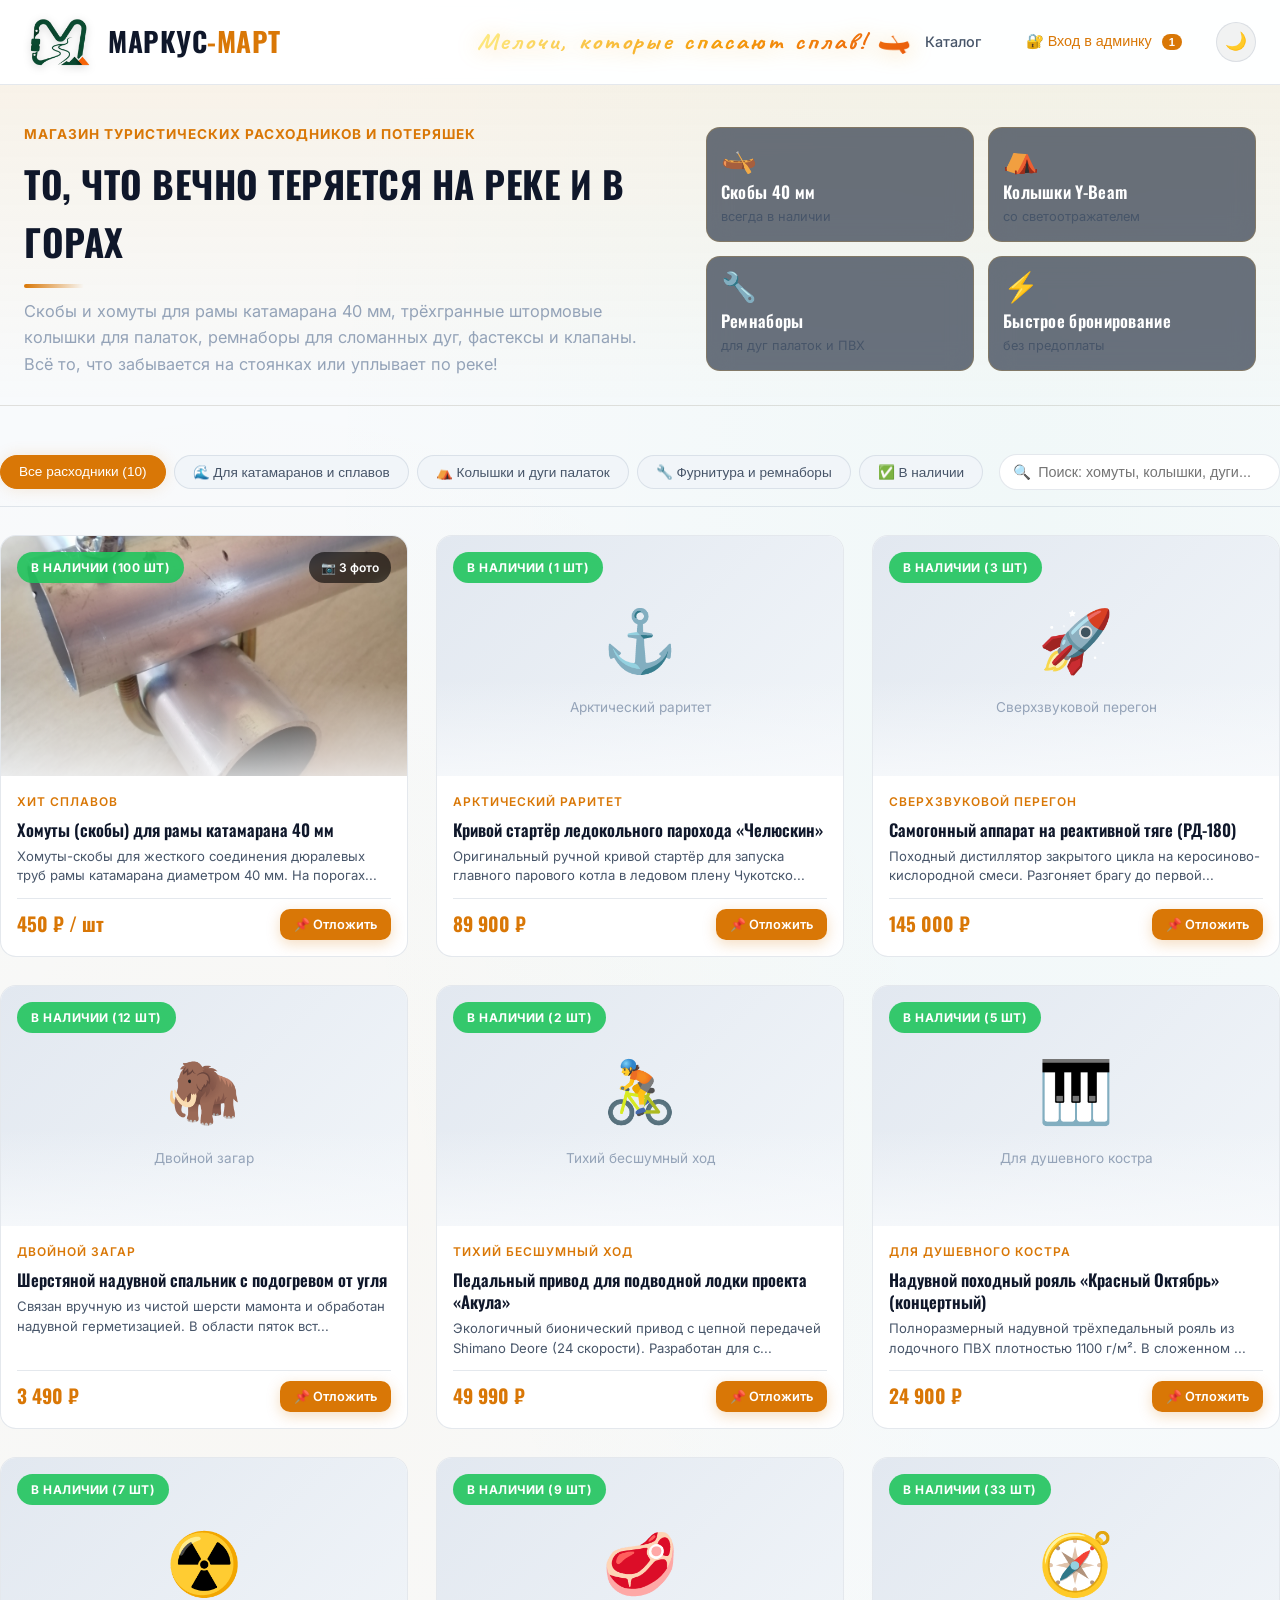
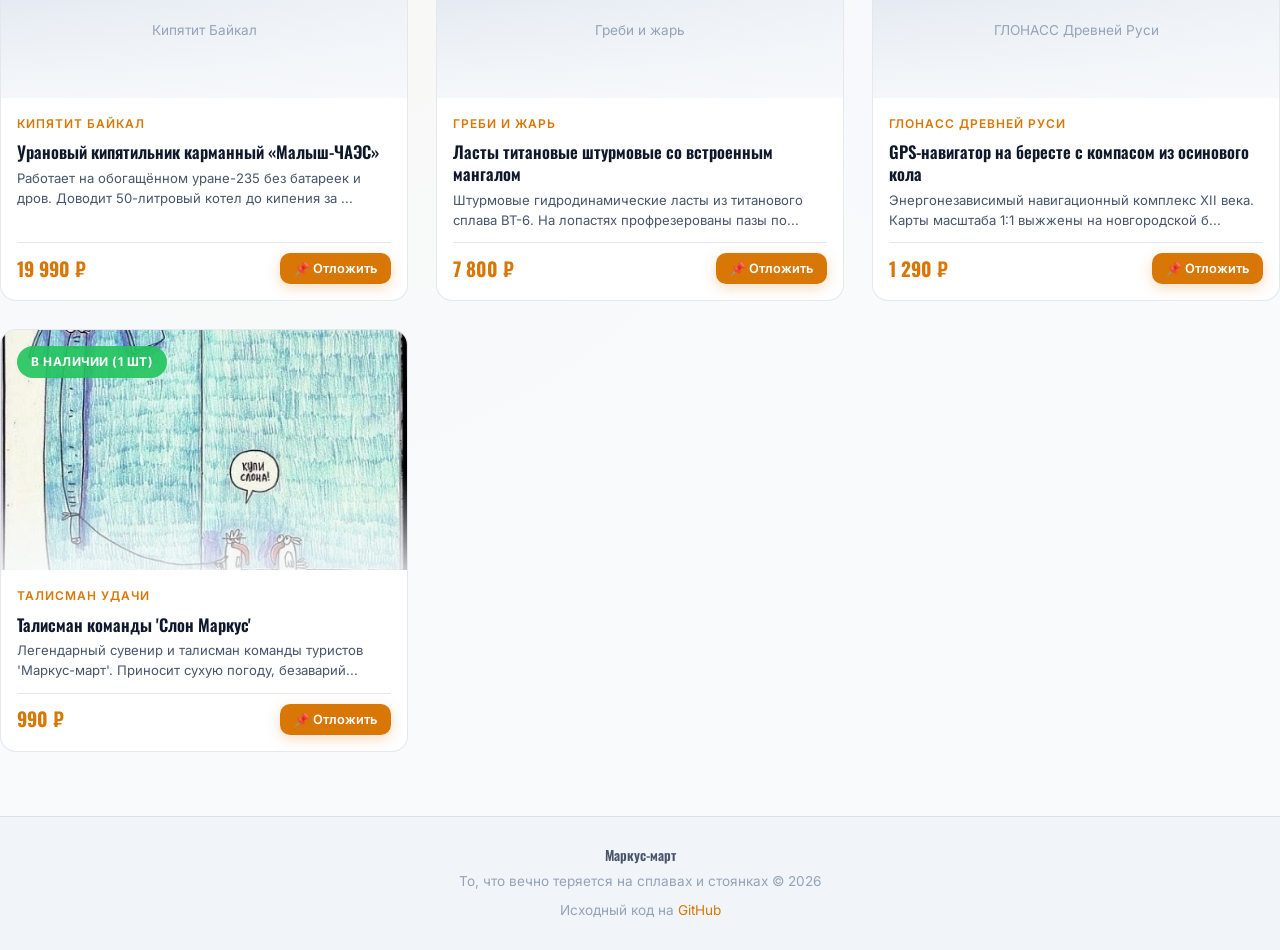
==== index.html @ 281ed785 "feat: place storefront directly in root with .nojekyll for direct https://drankell.github.io/markus-" ====
<!DOCTYPE html>
<html lang="ru" data-theme="dark">
<head>
    <meta charset="UTF-8">
    <meta name="viewport" content="width=device-width, initial-scale=1.0">
    <title>Маркус-март — Экстренные расходники и снаряжение для туристов</title>
    <meta name="description" content="Магазин товаров, которые постоянно теряются на сплавах и в походах: хомуты для катамарана 40 мм, колышки для палаток, ремнаборы для дуг, фастексы.">
    <link rel="stylesheet" href="./static/css/style.css">
    <link href="https://fonts.googleapis.com/css2?family=Caveat:wght@600;700&family=Oswald:wght@400;500;600;700&family=Inter:wght@300;400;500;600;700&display=swap" rel="stylesheet">
    
    <!-- Иконка в закладке браузера (Favicon) -->
    <link rel="icon" type="image/png" sizes="32x32" href="./favicon-32x32.png">
    <link rel="icon" type="image/png" sizes="16x16" href="./favicon-16x16.png">
    <link rel="apple-touch-icon" sizes="180x180" href="./apple-touch-icon.png">
    <link rel="shortcut icon" href="./favicon.ico">
    <style>
        @keyframes shake {
            0%, 100% { transform: translateX(0); }
            20%, 60% { transform: translateX(-8px); }
            40%, 80% { transform: translateX(8px); }
        }
        .filter-bar {
            display: flex;
            align-items: center;
            justify-content: space-between;
            flex-wrap: wrap;
            gap: 16px;
            margin-bottom: 28px;
            padding-bottom: 16px;
            border-bottom: 1px solid var(--border);
        }
        .filter-pills {
            display: flex;
            flex-wrap: wrap;
            gap: 8px;
        }
        .filter-pill {
            background: var(--bg-secondary);
            color: var(--text-secondary);
            border: 1px solid var(--border);
            border-radius: 999px;
            padding: 8px 18px;
            font-size: 0.85rem;
            font-weight: 500;
            cursor: pointer;
            transition: var(--transition);
        }
        .filter-pill:hover {
            border-color: var(--accent);
            color: var(--text-primary);
        }
        .filter-pill.active {
            background: var(--accent);
            color: #fff;
            border-color: var(--accent);
            box-shadow: var(--shadow-glow);
        }
        .search-box {
            position: relative;
            min-width: 240px;
            flex-grow: 1;
            max-width: 380px;
        }
        .search-input {
            width: 100%;
            background: var(--bg-input);
            border: 1px solid var(--border);
            color: var(--text-primary);
            padding: 9px 16px 9px 38px;
            border-radius: 999px;
            font-size: 0.9rem;
            outline: none;
            transition: var(--transition);
        }
        .search-input:focus {
            border-color: var(--accent);
            box-shadow: 0 0 0 2px var(--accent-glow);
        }
        .search-icon {
            position: absolute;
            left: 14px;
            top: 50%;
            transform: translateY(-50%);
            color: var(--text-muted);
            font-size: 0.9rem;
            pointer-events: none;
        }
        .badge-count {
            display: none;
            background: var(--accent);
            color: #fff;
            font-size: 0.7rem;
            font-weight: 700;
            border-radius: 999px;
            padding: 2px 7px;
            margin-left: 6px;
        }
        .badge-success {
            background: rgba(34, 197, 94, 0.2);
            color: #22c55e;
            padding: 4px 8px;
            border-radius: 6px;
            font-size: 0.75rem;
            font-weight: 600;
        }
        .badge-danger {
            background: rgba(239, 68, 68, 0.2);
            color: #ef4444;
            padding: 4px 8px;
            border-radius: 6px;
            font-size: 0.75rem;
            font-weight: 600;
        }
        .admin-table {
            width: 100%;
            border-collapse: collapse;
            font-size: 0.88rem;
            margin-top: 16px;
        }
        .admin-table th {
            text-align: left;
            padding: 10px 12px;
            border-bottom: 1px solid var(--border);
            color: var(--text-muted);
            font-size: 0.75rem;
            text-transform: uppercase;
        }
        .admin-table td {
            padding: 12px;
            border-bottom: 1px solid var(--border-table);
            vertical-align: middle;
        }
        .order-success-card {
            text-align: center;
            padding: 10px 0;
        }
        .order-success-icon {
            font-size: 3.5rem;
            margin-bottom: 12px;
        }
        .order-id-badge {
            display: inline-block;
            background: var(--accent-glow);
            color: var(--accent);
            border: 1px solid var(--accent);
            border-radius: 8px;
            padding: 6px 14px;
            font-size: 1.2rem;
            font-weight: 700;
            font-family: 'Oswald', sans-serif;
            margin: 10px 0 16px;
        }
        .outdoor-hero-banner {
            background: linear-gradient(180deg, rgba(245, 158, 11, 0.08) 0%, rgba(15, 23, 42, 0) 100%);
            border-bottom: 1px solid var(--border);
            padding: 36px 0 28px;
            margin-bottom: 24px;
        }
        .hero-banner-inner {
            display: flex;
            align-items: center;
            justify-content: space-between;
            gap: 36px;
        }
        .hero-text-col {
            flex: 1 1 54%;
            min-width: 290px;
        }
        .hero-features-grid {
            flex: 1 1 46%;
            display: grid;
            grid-template-columns: repeat(2, 1fr);
            gap: 14px;
            min-width: 300px;
        }
        .hero-feature-card {
            background: rgba(30, 41, 59, 0.65);
            backdrop-filter: blur(12px);
            border: 1px solid rgba(245, 158, 11, 0.18);
            border-radius: 14px;
            padding: 16px 14px;
            display: flex;
            flex-direction: column;
            gap: 6px;
            cursor: pointer;
            text-decoration: none;
            color: inherit;
            position: relative;
            overflow: hidden;
            transition: transform 0.28s cubic-bezier(0.34, 1.56, 0.64, 1), 
                        border-color 0.28s ease, 
                        box-shadow 0.28s ease, 
                        background 0.28s ease;
        }
        .hero-feature-card::before {
            content: '';
            position: absolute;
            top: 0;
            left: 0;
            right: 0;
            height: 3px;
            background: linear-gradient(90deg, #f59e0b, #ea580c);
            opacity: 0;
            transition: opacity 0.25s ease;
        }
        .hero-feature-card:hover {
            transform: translateY(-5px) scale(1.02);
            border-color: rgba(245, 158, 11, 0.6);
            background: rgba(30, 41, 59, 0.9);
            box-shadow: 0 10px 24px -6px rgba(245, 158, 11, 0.22), 0 0 1px 1px rgba(245, 158, 11, 0.3);
        }
        .hero-feature-card:hover::before {
            opacity: 1;
        }
        .hero-feature-card:hover .hero-feature-icon {
            transform: scale(1.2) rotate(8deg);
        }
        .hero-feature-icon {
            font-size: 1.8rem;
            line-height: 1;
            margin-bottom: 2px;
            transition: transform 0.3s cubic-bezier(0.34, 1.56, 0.64, 1);
            display: inline-block;
        }
        .hero-feature-title {
            font-family: 'Oswald', sans-serif;
            font-size: 1.05rem;
            font-weight: 600;
            letter-spacing: 0.3px;
            color: #fff;
            line-height: 1.25;
        }
        .hero-feature-sub {
            font-size: 0.8rem;
            color: var(--text-secondary);
            line-height: 1.35;
        }
        @media (max-width: 860px) {
            .hero-banner-inner {
                flex-direction: column;
                align-items: stretch;
                gap: 24px;
            }
            .hero-features-grid {
                grid-template-columns: repeat(2, 1fr);
            }
        }
        @media (max-width: 640px) {
            .container {
                padding: 0 16px;
            }
            .outdoor-hero-banner {
                padding: 24px 0 20px;
            }
            .section-title {
                font-size: 1.85rem !important;
            }
            .section-subtitle {
                font-size: 0.95rem !important;
            }
            .filter-bar {
                flex-direction: column;
                align-items: stretch;
                gap: 12px;
            }
            .filter-pills {
                overflow-x: auto;
                flex-wrap: nowrap;
                padding-bottom: 6px;
                -webkit-overflow-scrolling: touch;
            }
            .filter-pill {
                white-space: nowrap;
                flex-shrink: 0;
            }
            .search-box {
                max-width: 100%;
                min-width: 0;
            }
            .modal-content {
                padding: 20px 16px;
                margin: 12px;
                max-height: 94vh;
                border-radius: 16px;
            }
            .admin-table th, .admin-table td {
                padding: 8px 6px;
                font-size: 0.8rem;
            }
        }
        @media (max-width: 480px) {
            .hero-features-grid {
                grid-template-columns: 1fr;
                gap: 10px;
            }
            .hero-feature-card {
                padding: 12px 14px;
            }
            .nav-link-admin {
                padding: 6px 10px;
                font-size: 0.78rem;
            }
            .direct-contact-card {
                padding: 12px;
                gap: 12px;
            }
            .direct-contact-icon-wrapper {
                width: 44px;
                height: 44px;
                font-size: 1.4rem;
                border-radius: 10px;
            }
            .direct-contact-val {
                font-size: 0.98rem;
            }
            .direct-contact-label {
                font-size: 0.7rem;
            }
            .direct-contact-hint {
                font-size: 0.74rem;
            }
            .direct-contact-action {
                padding: 6px 10px;
                font-size: 0.76rem;
            }
            .order-preview-box {
                padding: 10px 12px;
                font-size: 0.78rem;
            }
        }
        .admin-tabs-nav {
            display: flex;
            gap: 8px;
            border-bottom: 1px solid var(--border);
            margin-bottom: 20px;
        }
        .admin-tab-btn {
            background: none;
            border: none;
            border-bottom: 2px solid transparent;
            color: var(--text-secondary);
            padding: 10px 18px;
            font-weight: 600;
            font-size: 0.95rem;
            cursor: pointer;
            transition: var(--transition);
        }
        .admin-tab-btn:hover {
            color: var(--text-primary);
        }
        .admin-tab-btn.active {
            color: var(--accent);
            border-bottom-color: var(--accent);
        }

        /* ─── Стили окна прямых контактов (Email / Телефон) ─── */
        .direct-contact-card {
            display: flex;
            align-items: center;
            gap: 16px;
            background: var(--bg-secondary);
            border: 1.5px solid var(--border);
            border-radius: 14px;
            padding: 16px;
            text-decoration: none;
            color: inherit;
            margin-bottom: 14px;
            position: relative;
            transition: transform 0.22s ease, border-color 0.22s ease, box-shadow 0.22s ease, background 0.22s ease;
        }
        .direct-contact-card:hover {
            transform: translateY(-3px);
            border-color: var(--accent);
            background: rgba(30, 41, 59, 0.9);
            box-shadow: 0 8px 24px -4px rgba(245, 158, 11, 0.25);
        }
        .direct-contact-icon-wrapper {
            width: 52px;
            height: 52px;
            border-radius: 14px;
            display: flex;
            align-items: center;
            justify-content: center;
            font-size: 1.8rem;
            flex-shrink: 0;
        }
        .direct-contact-icon-mail {
            background: linear-gradient(135deg, rgba(245, 158, 11, 0.2), rgba(234, 88, 12, 0.3));
            border: 1px solid rgba(245, 158, 11, 0.4);
        }
        .direct-contact-icon-phone {
            background: linear-gradient(135deg, rgba(34, 197, 94, 0.2), rgba(16, 185, 129, 0.3));
            border: 1px solid rgba(34, 197, 94, 0.4);
        }
        .direct-contact-info {
            flex-grow: 1;
            min-width: 0;
        }
        .direct-contact-label {
            font-size: 0.76rem;
            text-transform: uppercase;
            letter-spacing: 0.8px;
            color: var(--text-muted);
            font-weight: 700;
            margin-bottom: 3px;
        }
        .direct-contact-val {
            font-family: 'Oswald', sans-serif;
            font-size: 1.15rem;
            color: #fff;
            white-space: nowrap;
            overflow: hidden;
            text-overflow: ellipsis;
            line-height: 1.25;
        }
        .direct-contact-hint {
            font-size: 0.8rem;
            color: var(--text-secondary);
            margin-top: 3px;
        }
        .direct-contact-action {
            display: inline-flex;
            align-items: center;
            justify-content: center;
            padding: 8px 14px;
            border-radius: 8px;
            font-size: 0.82rem;
            font-weight: 700;
            white-space: nowrap;
            flex-shrink: 0;
        }
        .direct-contact-action-mail {
            background: var(--accent);
            color: #fff;
        }
        .direct-contact-action-phone {
            background: #22c55e;
            color: #fff;
        }
        .order-preview-box {
            background: rgba(15, 23, 42, 0.6);
            border: 1px dashed rgba(245, 158, 11, 0.3);
            border-radius: 10px;
            padding: 12px 14px;
            margin-top: 14px;
            font-size: 0.84rem;
            color: var(--text-secondary);
            line-height: 1.45;
        }
        .order-preview-title {
            color: var(--accent);
            font-weight: 700;
            font-size: 0.78rem;
            text-transform: uppercase;
            margin-bottom: 4px;
        }
    </style>
</head>
<body>
    <!-- НАВИГАЦИЯ -->
    <nav class="navbar">
        <div class="container nav-container">
            <a href="#" class="logo">
                <img src="./logo.png" alt="Маркус-март" class="logo-img">
                <div class="logo-text">Маркус<span>-март</span></div>
            </a>
            <div class="nav-links">
                <span class="nav-slogan">Мелочи, которые спасают сплав! 🛶</span>
                <a href="#catalog" class="nav-link">Каталог</a>
                <button class="nav-link nav-link-admin" id="adminNavBtn" onclick="onAdminNavClick()" style="background:none; border:none; cursor:pointer;">
                    🔐 Вход в админку <span class="badge-count" id="ordersBadge"></span>
                </button>
                <button class="theme-toggle" id="themeToggle" onclick="toggleTheme()" title="Переключить тему">☀️</button>
            </div>
        </div>
    </nav>

    <!-- ГЛАВНЫЙ БАННЕР КОНЦЕПЦИИ МАГАЗИНА -->
    <div class="outdoor-hero-banner">
        <div class="container hero-banner-inner">
            <div class="hero-text-col">
                <span style="color:var(--accent); font-weight:700; font-size:0.85rem; text-transform:uppercase; letter-spacing:1px;">
                    Магазин туристических расходников и потеряшек
                </span>
                <h1 class="section-title" style="font-size: 2.3rem; margin: 8px 0 10px;">
                    То, что вечно теряется на реке и в горах
                </h1>
                <p class="section-subtitle" style="max-width: 640px; font-size: 1.02rem; margin-bottom: 0;">
                    Скобы и хомуты для рамы катамарана 40 мм, трёхгранные штормовые колышки для палаток, ремнаборы для сломанных дуг, фастексы и клапаны. Всё то, что забывается на стоянках или уплывает по реке!
                </p>
            </div>
            <div class="hero-features-grid">
                <div class="hero-feature-card" onclick="filterProducts('rafting', document.querySelector('[data-category=\'rafting\']'))" title="Показать товары для сплавов">
                    <span class="hero-feature-icon">🛶</span>
                    <span class="hero-feature-title">Скобы 40 мм</span>
                    <span class="hero-feature-sub">всегда в наличии</span>
                </div>
                <div class="hero-feature-card" onclick="filterProducts('tent', document.querySelector('[data-category=\'tent\']'))" title="Показать колышки и палаточную фурнитуру">
                    <span class="hero-feature-icon">⛺</span>
                    <span class="hero-feature-title">Колышки Y-Beam</span>
                    <span class="hero-feature-sub">со светоотражателем</span>
                </div>
                <div class="hero-feature-card" onclick="filterProducts('hardware', document.querySelector('[data-category=\'hardware\']'))" title="Показать ремнаборы и фурнитуру">
                    <span class="hero-feature-icon">🔧</span>
                    <span class="hero-feature-title">Ремнаборы</span>
                    <span class="hero-feature-sub">для дуг палаток и ПВХ</span>
                </div>
                <div class="hero-feature-card" onclick="filterProducts('stock', document.querySelector('[data-category=\'stock\']'))" title="Показать товары в наличии">
                    <span class="hero-feature-icon">⚡</span>
                    <span class="hero-feature-title">Быстрое бронирование</span>
                    <span class="hero-feature-sub">без предоплаты</span>
                </div>
            </div>
        </div>
    </div>

    <!-- КАТАЛОГ -->
    <main class="main-content">
        <section class="catalog container" id="catalog">
            <!-- Панель фильтров и поиска -->
            <div class="filter-bar">
                <div class="filter-pills">
                    <button class="filter-pill active" data-category="all" onclick="filterProducts('all', this)">Все расходники (10)</button>
                    <button class="filter-pill" data-category="rafting" onclick="filterProducts('rafting', this)">🌊 Для катамаранов и сплавов</button>
                    <button class="filter-pill" data-category="tent" onclick="filterProducts('tent', this)">⛺ Колышки и дуги палаток</button>
                    <button class="filter-pill" data-category="hardware" onclick="filterProducts('hardware', this)">🔧 Фурнитура и ремнаборы</button>
                    <button class="filter-pill" data-category="stock" onclick="filterProducts('stock', this)">✅ В наличии</button>
                </div>
                <div class="search-box">
                    <span class="search-icon">🔍</span>
                    <input type="text" id="searchInput" class="search-input" placeholder="Поиск: хомуты, колышки, дуги..." oninput="handleSearch(this.value)">
                </div>
            </div>

            <!-- Сетка товаров (динамически рендерится через JavaScript) -->
            <div class="products-grid" id="productsContainer">
            </div>
        </section>
    </main>

    <!-- МОДАЛКА 1: ВХОД В АДМИНКУ ПО ПАРОЛЮ -->
    <div id="adminLoginModal" class="modal">
        <div class="modal-overlay" onclick="closeAdminLoginModal()"></div>
        <div class="modal-content" style="max-width: 420px;">
            <button class="modal-close" onclick="closeAdminLoginModal()">&times;</button>
            <div style="text-align: center; margin-bottom: 20px;">
                <div style="font-size: 3rem; margin-bottom: 8px;">🔐</div>
                <h2 style="font-size: 1.5rem; margin-bottom: 4px;">Вход в админ-панель</h2>
                <p style="color: var(--text-secondary); font-size: 0.85rem;">
                    Доступ к управлению заказами и складом
                </p>
            </div>

            <div id="adminLoginError" style="display:none; background:var(--danger-bg); color:var(--danger); border:1px solid var(--danger); padding:10px 14px; border-radius:8px; font-size:0.85rem; margin-bottom:16px;">
            </div>

            <form id="adminLoginForm" onsubmit="handleAdminLoginSubmit(event)">
                <div class="form-group">
                    <label for="adminLoginUsername">Логин</label>
                    <input type="text" id="adminLoginUsername" required class="form-input" value="admin" placeholder="admin">
                </div>
                <div class="form-group">
                    <label for="adminLoginPassword">Пароль администратора</label>
                    <input type="password" id="adminLoginPassword" required class="form-input" placeholder="••••••••">
                </div>
                <button type="submit" class="btn btn-primary btn-full">🔓 Войти в систему</button>
            </form>
        </div>
    </div>

    <!-- МОДАЛКА 2: ПОЛНОЦЕННЫЙ ДАШБОРД АДМИНИСТРАТОРА (ЗАКАЗЫ И СКЛАД) -->
    <div id="adminModal" class="modal">
        <div class="modal-overlay" onclick="closeAdminModal()"></div>
        <div class="modal-content" style="max-width: 960px; width: 95%;">
            <button class="modal-close" onclick="closeAdminModal()">&times;</button>
            
            <div style="display: flex; justify-content: space-between; align-items: center; margin-bottom: 16px; flex-wrap:wrap; gap:10px;">
                <div>
                    <h2 style="margin: 0; font-size: 1.6rem;">⚙️ Панель администратора</h2>
                    <span style="color:var(--success); font-size:0.85rem;">● Сессия активна (admin)</span>
                </div>
                <div style="display: flex; gap: 8px;">
                    <button class="btn btn-outline" style="padding: 6px 14px; font-size: 0.85rem; border-color:var(--danger); color:var(--danger);" onclick="adminLogout()">
                        🚪 Выйти
                    </button>
                </div>
            </div>

            <!-- Навигация по табам админки -->
            <div class="admin-tabs-nav">
                <button class="admin-tab-btn active" id="btn-tab-admin-orders" onclick="switchAdminTab('tab-admin-orders')">
                    📋 Заказы клиентов (<span id="adminOrdersTabCount">0</span>)
                </button>
                <button class="admin-tab-btn" id="btn-tab-admin-products" onclick="switchAdminTab('tab-admin-products')">
                    🛍️ Управление складом и товарами
                </button>
                <button class="admin-tab-btn" id="btn-tab-admin-email" onclick="switchAdminTab('tab-admin-email')">
                    ✉️ Настройка почты
                </button>
                <button class="admin-tab-btn" id="btn-tab-admin-security" onclick="switchAdminTab('tab-admin-security')">
                    🛡️ Безопасность
                </button>
            </div>

            <!-- Таб 1: Заказы -->
            <div id="tab-admin-orders" class="admin-tab-pane">
                <div style="display: flex; justify-content: space-between; align-items: center; margin-bottom: 12px; flex-wrap:wrap; gap:10px;">
                    <p style="color: var(--text-secondary); font-size: 0.88rem; margin: 0;">
                        Кликните на статус (🔴 Новый / 🟠 В работе / 🟢 Выполнен) для его быстрого переключения.
                    </p>
                    <button class="btn btn-outline" style="padding: 4px 12px; font-size: 0.8rem;" onclick="clearAllOrders()">
                        🗑️ Очистить список
                    </button>
                </div>

                <div style="overflow-x: auto;">
                    <table class="admin-table">
                        <thead>
                            <tr>
                                <th>Номер</th>
                                <th>Товар</th>
                                <th>Покупатель / Контакты</th>
                                <th>Дата</th>
                                <th>Статус</th>
                                <th>Удалить</th>
                            </tr>
                        </thead>
                        <tbody id="adminOrdersTableBody">
                        </tbody>
                    </table>
                </div>

                <div id="adminEmptyOrders" style="display:none; text-align: center; padding: 40px 0; color: var(--text-muted);">
                    <div style="font-size: 2.5rem; margin-bottom: 8px;">📭</div>
                    <p>Заявок пока нет. Клиенты могут бронировать товары на сайте!</p>
                </div>
            </div>

            <!-- Таб 2: Склад и товары -->
            <div id="tab-admin-products" class="admin-tab-pane" style="display:none;">
                <div style="display: flex; justify-content: space-between; align-items: center; margin-bottom: 16px; flex-wrap:wrap; gap:10px;">
                    <div>
                        <h4 style="margin: 0 0 4px; color: var(--text-primary); font-size: 1.1rem;">Каталог и складские запасы</h4>
                        <p style="color: var(--text-secondary); font-size: 0.85rem; margin: 0;">
                            Редактируйте названия, цены, описания, фото и остатки, или добавляйте новые позиции.
                        </p>
                    </div>
                    <button class="btn btn-primary" style="padding: 8px 16px; font-size: 0.88rem;" onclick="openAddProductModal()">
                        ➕ Добавить товар
                    </button>
                </div>
                <div class="admin-table-container">
                    <table class="admin-table">
                        <thead>
                            <tr>
                                <th style="width: 54px; text-align: center;">Фото</th>
                                <th>Наименование</th>
                                <th style="width: 100px;">Категория</th>
                                <th style="width: 110px;">Цена</th>
                                <th style="width: 120px;">Склад</th>
                                <th style="width: 120px;">Статус</th>
                                <th style="width: 140px; text-align: right;">Действия</th>
                            </tr>
                        </thead>
                        <tbody id="adminProductsTableBody">
                        </tbody>
                    </table>
                </div>
            </div>

            <!-- Таб 3: Настройки почты -->
            <div id="tab-admin-email" class="admin-tab-pane" style="display:none;">
                <p style="color: var(--text-secondary); font-size: 0.88rem; margin-bottom: 16px;">
                    Укажите, с какой почты отправлять сообщения и на какой адрес получать уведомления о заказах (почта отправителя и получателя могут совпадать!).
                </p>

                <div id="emailSettingsSavedAlert" style="display:none; background:var(--success-bg); color:var(--success); border:1px solid var(--success); padding:10px 14px; border-radius:8px; font-size:0.85rem; margin-bottom:16px;"></div>

                <!-- Быстрые пресеты -->
                <div style="background:var(--bg-secondary); border:1px solid var(--border); padding:14px; border-radius:10px; margin-bottom:20px;">
                    <label style="font-weight:600; display:block; margin-bottom:8px; font-size:0.85rem;">⚡ Быстрые настройки популярных провайдеров:</label>
                    <div style="display:flex; gap:8px; flex-wrap:wrap;">
                        <button type="button" class="btn btn-outline" style="padding:5px 12px; font-size:0.8rem;" onclick="applySmtpPreset('yandex')">
                            🟡 Яндекс.Почта (465 SSL)
                        </button>
                        <button type="button" class="btn btn-outline" style="padding:5px 12px; font-size:0.8rem;" onclick="applySmtpPreset('mailru')">
                            🔵 Mail.ru (465 SSL)
                        </button>
                        <button type="button" class="btn btn-outline" style="padding:5px 12px; font-size:0.8rem;" onclick="applySmtpPreset('gmail')">
                            🔴 Gmail (587 TLS)
                        </button>
                    </div>
                </div>

                <form id="adminEmailSettingsForm" onsubmit="handleEmailSettingsSubmit(event)">
                    <h4 style="margin: 0 0 10px; color:var(--accent); font-size:1rem;">1. Почта-отправитель (SMTP)</h4>
                    <div class="form-row">
                        <div class="form-group form-group-half">
                            <label for="adminSmtpUser">Email отправителя *</label>
                            <input type="email" id="adminSmtpUser" required class="form-input" placeholder="info@markus-mart.ru" oninput="handleSenderEmailInput(this.value)">
                        </div>
                        <div class="form-group form-group-half">
                            <label for="adminSmtpPassword">Пароль приложения SMTP *</label>
                            <input type="password" id="adminSmtpPassword" class="form-input" placeholder="••••••••">
                        </div>
                    </div>
                    <div class="form-row">
                        <div class="form-group form-group-half">
                            <label for="adminSmtpServer">SMTP сервер *</label>
                            <input type="text" id="adminSmtpServer" required class="form-input" value="smtp.yandex.ru" placeholder="smtp.yandex.ru">
                        </div>
                        <div class="form-group form-group-half">
                            <label for="adminSmtpPort">SMTP порт *</label>
                            <input type="number" id="adminSmtpPort" required class="form-input" value="465" placeholder="465">
                        </div>
                    </div>

                    <h4 style="margin: 16px 0 10px; color:var(--accent); font-size:1rem;">2. Почта-получатель (куда слать сообщения о заказах)</h4>
                    <div style="margin-bottom:12px; display:flex; align-items:center; gap:8px;">
                        <input type="checkbox" id="adminSameEmailCheckbox" onchange="toggleSameEmail(this.checked)" style="width:18px; height:18px; cursor:pointer;">
                        <label for="adminSameEmailCheckbox" style="cursor:pointer; font-weight:600; font-size:0.88rem;">
                            ✉️ Отправлять на ту же почту (совпадает с отправителем)
                        </label>
                    </div>

                    <div class="form-group">
                        <label for="adminRecipientEmail">Email для получения заказов *</label>
                        <input type="email" id="adminRecipientEmail" required class="form-input" placeholder="admin@markus-mart.ru">
                    </div>

                    <h4 style="margin: 16px 0 10px; color:var(--accent); font-size:1rem;">3. Контактный телефон для клиентов (для звонков при бронировании)</h4>
                    <div class="form-group">
                        <label for="adminContactPhone">Номер телефона для звонков и мессенджеров</label>
                        <input type="tel" id="adminContactPhone" class="form-input" placeholder="+7 (999) 123-45-67">
                        <span style="font-size:0.78rem; color:var(--text-muted); margin-top:4px; display:block;">
                            Этот телефон и email будут показаны клиенту при нажатии на «Отложить»
                        </span>
                    </div>

                    <div style="display:flex; gap:10px; margin-top:20px; flex-wrap:wrap;">
                        <button type="submit" class="btn btn-primary" style="flex:2; min-width:200px;">💾 Сохранить настройки почты</button>
                        <button type="button" class="btn btn-outline" style="flex:1; min-width:180px; border-color:var(--accent); color:var(--accent);" onclick="testEmailSend()">
                            🧪 Проверить отправку
                        </button>
                    </div>
                </form>
            </div>

            <!-- Таб 4: Безопасность -->
            <div id="tab-admin-security" class="admin-tab-pane" style="display:none;">
                <div style="background:var(--bg-secondary); border:1px solid var(--border); padding:20px; border-radius:12px; margin-top:10px;">
                    <h3 style="margin-top:0;">🛡️ Статус защиты магазина</h3>
                    <ul style="color:var(--text-secondary); line-height:1.8; font-size:0.9rem; padding-left:20px;">
                        <li>Защита от подбора паролей (брутфорса): <strong>Активна (лимит: 3 попытки)</strong></li>
                        <li>Шифрование сессии: <strong>SHA-256 / Werkzeug Security</strong></li>
                        <li>Текущий логин: <code>admin</code></li>
                        <li>Пароль: <strong>Задан в настройках (.env)</strong></li>
                        <li>Уведомления на почту: <strong>info@markus-mart.ru</strong> (SMTP SSL 465)</li>
                    </ul>
                </div>
            </div>

            <div style="margin-top: 20px; padding-top: 14px; border-top: 1px solid var(--border); display: flex; justify-content: space-between; align-items: center; flex-wrap:wrap; gap:10px; font-size: 0.8rem; color: var(--text-muted);">
                <div>📍 Версия магазина: <strong>Markus-Mart v2.0 (Outdoor Lost & Found Edition)</strong></div>
                <div>🔒 Защищено паролем</div>
            </div>
        </div>
    </div>

    <!-- МОДАЛКА: Карточка товара (Детальный просмотр + Галерея) -->
    <div id="productCardModal" class="modal">
        <div class="modal-overlay" onclick="closeProductCard()"></div>
        <div class="modal-content product-card-modal">
            <button class="modal-close" onclick="closeProductCard()">&times;</button>
            <div id="productCardContent"></div>
        </div>
    </div>

    <!-- МОДАЛКА: Увеличенное фото (Zoom) -->
    <div id="zoomModal" class="modal zoom-modal">
        <div class="modal-overlay" onclick="closeZoom()"></div>
        <div class="zoom-content">
            <button class="modal-close zoom-close" onclick="closeZoom()">&times;</button>
            <img id="zoomImage" src="" alt="Zoom">
        </div>
    </div>

    <!-- МОДАЛКА: Отложить (Прямой контакт: Email с авто-текстом и Телефон) -->
    <div id="reserveModal" class="modal">
        <div class="modal-overlay" onclick="closeReserveModal()"></div>
        <div class="modal-content" style="max-width: 500px;">
            <button class="modal-close" onclick="closeReserveModal()">&times;</button>
            <h3 style="margin-bottom: 8px;">📌 Отложить снаряжение</h3>
            <p style="color:var(--text-secondary); font-size:0.88rem; margin-bottom:18px;">
                Свяжитесь с нами напрямую для бронирования. Нажмите на почту или телефон, чтобы мгновенно открыть приложение:
            </p>
            
            <div class="modal-product-info" style="margin-bottom: 18px;">
                <p id="modalProductName" class="modal-product-name"></p>
                <p id="modalProductPrice" class="modal-product-price"></p>
            </div>

            <div class="direct-contacts-list">
                <!-- Кнопка Email -->
                <a id="reserveEmailLink" href="#" class="direct-contact-card" title="Написать на почту">
                    <div class="direct-contact-icon-wrapper direct-contact-icon-mail">
                        ✉️
                    </div>
                    <div class="direct-contact-info">
                        <div class="direct-contact-label">Написать на Email продавца</div>
                        <div class="direct-contact-val" id="reserveEmailVal">admin@markus-mart.ru</div>
                        <div class="direct-contact-hint">Тема и данные заказа уже будут заполнены</div>
                    </div>
                    <div class="direct-contact-action direct-contact-action-mail">
                        Написать
                    </div>
                </a>

                <!-- Кнопка Телефон -->
                <a id="reservePhoneLink" href="#" class="direct-contact-card" title="Позвонить продавцу">
                    <div class="direct-contact-icon-wrapper direct-contact-icon-phone">
                        📞
                    </div>
                    <div class="direct-contact-info">
                        <div class="direct-contact-label">Позвонить продавцу</div>
                        <div class="direct-contact-val" id="reservePhoneVal">+7 (999) 123-45-67</div>
                        <div class="direct-contact-hint">Нажмите для прямого вызова</div>
                    </div>
                    <div class="direct-contact-action direct-contact-action-phone">
                        Вызов
                    </div>
                </a>
            </div>

            <!-- Превью текста, который подставится в письмо -->
            <div class="order-preview-box">
                <div class="order-preview-title">📝 Текст заказа для письма:</div>
                <div id="reserveEmailBodyPreview" style="font-style: italic; word-break: break-word;"></div>
            </div>

            <div style="margin-top: 18px; text-align: center;">
                <button type="button" class="btn btn-outline btn-full" onclick="closeReserveModal()" style="font-size: 0.9rem; padding: 10px;">
                    Закрыть
                </button>
            </div>
        </div>
    </div>

    <!-- МОДАЛКА: Успешный заказ -->
    <div id="successModal" class="modal">
        <div class="modal-overlay" onclick="closeSuccessModal()"></div>
        <div class="modal-content" style="max-width: 440px;">
            <button class="modal-close" onclick="closeSuccessModal()">&times;</button>
            <div class="order-success-card">
                <div class="order-success-icon">🎉</div>
                <h3 style="font-size: 1.5rem; margin-bottom: 8px;">Заявка принята!</h3>
                <p style="color: var(--text-secondary); font-size: 0.9rem;">
                    Расходники забронированы. Продавец свяжется с вами по указанному телефону для подтверждения заказа.
                </p>
                <div class="order-id-badge" id="successOrderId">MM-0000</div>
                <div style="background: var(--bg-secondary); padding: 12px; border-radius: 8px; text-align: left; font-size: 0.85rem; margin-bottom: 16px;">
                    <div>Товар: <strong id="successProductName" style="color: var(--text-primary);">—</strong></div>
                    <div style="margin-top: 4px;">Телефон: <strong id="successCustomerPhone" style="color: var(--text-primary);">—</strong></div>
                </div>
                <button class="btn btn-primary btn-full" onclick="closeSuccessModal()">Отлично, спасибо!</button>
            </div>
        </div>
    </div>

    <!-- МОДАЛКА: ТЕСТОВОЕ ПИСЬМО -->
    <div id="testEmailModal" class="modal">
        <div class="modal-overlay" onclick="closeTestEmailModal()"></div>
        <div class="modal-content" style="max-width: 540px;">
            <button class="modal-close" onclick="closeTestEmailModal()">&times;</button>
            <div style="text-align: center; margin-bottom: 16px;">
                <div style="font-size: 2.5rem; margin-bottom: 6px;">✉️</div>
                <h3 style="margin: 0; font-size: 1.3rem;">Проверка почтового уведомления</h3>
                <p style="color: var(--text-secondary); font-size: 0.85rem;">
                    Вот как выглядит письмо, которое отправляется при поступлении заказа
                </p>
            </div>

            <div style="background: var(--bg-secondary); border: 1px solid var(--border); border-radius: 10px; padding: 16px; font-size: 0.88rem;">
                <div style="padding-bottom: 8px; border-bottom: 1px solid var(--border); margin-bottom: 10px;">
                    <div><strong>От кого (SMTP):</strong> <span id="testEmailSender" style="color:var(--text-secondary);">—</span> (<span id="testEmailServer">—</span>)</div>
                    <div style="margin-top: 4px;"><strong>Кому (Получатель):</strong> <span id="testEmailRecipient" style="color:var(--accent); font-weight:600;">—</span></div>
                    <div style="margin-top: 4px;"><strong>Тема:</strong> 📦 Маркус-март — Новый заказ: Хомуты для рамы катамарана 40 мм</div>
                </div>
                <div style="line-height: 1.6; color: var(--text-primary);">
                    <p style="margin: 0 0 8px;"><strong>Поступило новое бронирование!</strong></p>
                    <p style="margin: 0 0 6px;">Товар: <strong>Хомуты для рамы катамарана 40 мм (4 шт)</strong></p>
                    <p style="margin: 0 0 6px;">Сумма: <strong>1 800 ₽</strong></p>
                    <p style="margin: 0 0 6px;">Клиент: <strong>Дмитрий (Клуб Сплав)</strong> (тел: <strong>+7 (922) 145-88-21</strong>)</p>
                    <p style="margin: 0; color: var(--text-muted);">Примечание: <em>«Срочно нужно 4 хомута 40 мм, выезжаем в пятницу!»</em></p>
                </div>
            </div>

            <div style="margin-top: 16px; background: rgba(34, 197, 94, 0.15); border: 1px solid var(--success); padding: 10px 14px; border-radius: 8px; font-size: 0.85rem; color: var(--success); text-align: center;">
                ✅ Связь проверена! Уведомления о заказах будут приходить на указанный email.
            </div>

            <button class="btn btn-primary btn-full" style="margin-top: 16px;" onclick="closeTestEmailModal()">
                Отлично, закрыть
            </button>
        </div>
    </div>

    <!-- МОДАЛКА: Редактирование / Добавление товара (Управление складом) -->
    <div id="productEditModal" class="modal">
        <div class="modal-overlay" onclick="closeProductEditModal()"></div>
        <div class="modal-content" style="max-width: 560px;">
            <button class="modal-close" onclick="closeProductEditModal()">&times;</button>
            <h3 id="productEditModalTitle">✏️ Редактирование товара</h3>
            <p style="color:var(--text-secondary); font-size:0.85rem; margin-bottom:18px;">
                Изменения названия, цены, описания, иконки или фото моментально отобразятся на витрине сайта.
            </p>

            <form id="productEditForm" onsubmit="handleProductEditSubmit(event)">
                <input type="hidden" id="editProductId" value="">

                <div class="form-group">
                    <label for="editProductName">Наименование товара *</label>
                    <input type="text" id="editProductName" required class="form-input" placeholder="Например: Хомуты 40 мм">
                </div>

                <div class="form-row">
                    <div class="form-group form-group-half">
                        <label for="editProductPrice">Цена (₽) *</label>
                        <input type="number" id="editProductPrice" required min="0" class="form-input" placeholder="450">
                    </div>
                    <div class="form-group form-group-half">
                        <label for="editProductStock">Остаток на складе (шт) *</label>
                        <input type="number" id="editProductStock" required min="0" class="form-input" placeholder="10">
                    </div>
                </div>

                <div class="form-row">
                    <div class="form-group form-group-half">
                        <label for="editProductCategory">Категория *</label>
                        <select id="editProductCategory" class="form-input" style="background:var(--bg-input); color:var(--text-primary); cursor:pointer;">
                            <option value="rafting">🌊 Для катамаранов и сплавов</option>
                            <option value="tent">⛺ Колышки и дуги палаток</option>
                            <option value="hardware">🔧 Фурнитура и ремнаборы</option>
                            <option value="souvenirs">✨ Сувениры и талисманы</option>
                        </select>
                    </div>
                    <div class="form-group form-group-half">
                        <label for="editProductIcon">Иконка-эмодзи (для витрины)</label>
                        <input type="text" id="editProductIcon" class="form-input" placeholder="🛶, ⛺, 🔧, 🚀, ⚓" maxlength="4">
                    </div>
                </div>

                <div class="form-group">
                    <label for="editProductBadge">Бейдж / плашка</label>
                    <input type="text" id="editProductBadge" class="form-input" placeholder="Хит сплавов, Теряется чаще всего...">
                </div>

                <div class="form-group">
                    <label for="editProductDescription">Подробное описание *</label>
                    <textarea id="editProductDescription" rows="4" required class="form-input" placeholder="Для чего предназначен, параметры, комплектность..."></textarea>
                </div>

                <div class="form-group">
                    <label for="editProductImages">Ссылки на фото (через запятую или новую строку)</label>
                    <textarea id="editProductImages" rows="2" class="form-input" placeholder="./static/uploads/... или https://..."></textarea>
                    <span style="font-size:0.75rem; color:var(--text-muted); display:block; margin-top:3px;">
                        Если фото нет, на витрине будет красиво отображаться выбранная иконка-эмодзи
                    </span>
                </div>

                <div style="display: flex; gap: 10px; margin-top: 20px;">
                    <button type="submit" class="btn btn-primary" style="flex: 2;">💾 Сохранить изменения</button>
                    <button type="button" class="btn btn-outline" style="flex: 1;" onclick="closeProductEditModal()">Отмена</button>
                </div>
            </form>
        </div>
    </div>

    <!-- ПОДВАЛ -->
    <footer class="footer">
        <div class="container">
            <div class="footer-brand">Маркус-март</div>
            <p>То, что вечно теряется на сплавах и стоянках © 2026</p>
            <p style="margin-top: 8px; font-size: 0.85rem; color: var(--text-muted);">
                Исходный код на <a href="https://github.com/DranKell/markus-mart" target="_blank" style="color: var(--accent); text-decoration: none;">GitHub</a>
            </p>
        </div>
    </footer>

    <script src="./static/js/main.js"></script>
</body>
</html>
---- static/css/style.css ----
/* ═══════════════════════════════════════════════════════════════
   Маркус-март — Dark/Light Outdoor Theme
   Переключение через data-theme на <html>
   ═══════════════════════════════════════════════════════════════ */

@import url('https://fonts.googleapis.com/css2?family=Caveat:wght@600;700&family=Oswald:wght@400;500;600;700&family=Inter:wght@300;400;500;600;700&display=swap');

/* ─── ТЁМНАЯ ТЕМА (по умолчанию) ─── */
:root {
    --bg-primary: #0b1120;
    --bg-secondary: #151e32;
    --bg-card: #1e293b;
    --bg-card-hover: #243447;
    --bg-elevated: #0f172a;
    --bg-input: #0f172a;

    --accent: #f59e0b;
    --accent-hover: #fbbf24;
    --accent-glow: rgba(245, 158, 11, 0.25);
    --accent-secondary: #10b981;
    --accent-secondary-glow: rgba(16, 185, 129, 0.2);

    --danger: #ef4444;
    --danger-bg: rgba(239, 68, 68, 0.15);
    --success: #22c55e;
    --success-bg: rgba(34, 197, 94, 0.15);
    --warning: #f59e0b;

    --text-primary: #f1f5f9;
    --text-secondary: #94a3b8;
    --text-muted: #64748b;
    --text-inverse: #0f172a;

    --border: rgba(148, 163, 184, 0.12);
    --border-hover: rgba(148, 163, 184, 0.25);
    --border-table: rgba(148, 163, 184, 0.1);

    --shadow: 0 4px 6px -1px rgba(0,0,0,0.4), 0 2px 4px -2px rgba(0,0,0,0.3);
    --shadow-lg: 0 20px 25px -5px rgba(0,0,0,0.5), 0 8px 10px -6px rgba(0,0,0,0.4);
    --shadow-glow: 0 0 20px var(--accent-glow);

    --radius: 16px;
    --radius-sm: 10px;
    --transition: all 0.25s cubic-bezier(0.4, 0, 0.2, 1);
}

/* ─── СВЕТЛАЯ ТЕМА ─── */
[data-theme="light"] {
    --bg-primary: #f8fafc;
    --bg-secondary: #f1f5f9;
    --bg-card: #ffffff;
    --bg-card-hover: #f8fafc;
    --bg-elevated: #ffffff;
    --bg-input: #ffffff;

    --accent: #d97706;
    --accent-hover: #b45309;
    --accent-glow: rgba(217, 119, 6, 0.15);
    --accent-secondary: #059669;
    --accent-secondary-glow: rgba(5, 150, 105, 0.15);

    --danger: #dc2626;
    --danger-bg: rgba(220, 38, 38, 0.08);
    --success: #16a34a;
    --success-bg: rgba(22, 163, 74, 0.08);
    --warning: #ca8a04;

    --text-primary: #0f172a;
    --text-secondary: #475569;
    --text-muted: #94a3b8;
    --text-inverse: #ffffff;

    --border: rgba(148, 163, 184, 0.25);
    --border-hover: rgba(148, 163, 184, 0.4);
    --border-table: rgba(148, 163, 184, 0.15);

    --shadow: 0 1px 3px rgba(0,0,0,0.08), 0 1px 2px rgba(0,0,0,0.06);
    --shadow-lg: 0 10px 15px -3px rgba(0,0,0,0.08), 0 4px 6px -2px rgba(0,0,0,0.04);
    --shadow-glow: 0 0 15px var(--accent-glow);
}

* { margin: 0; padding: 0; box-sizing: border-box; }

html { transition: background 0.3s ease; }

body {
    font-family: 'Inter', -apple-system, BlinkMacSystemFont, sans-serif;
    background: var(--bg-primary);
    color: var(--text-primary);
    line-height: 1.6;
    min-height: 100vh;
    display: flex;
    flex-direction: column;
    transition: background 0.3s ease, color 0.3s ease;
    background-image: 
        radial-gradient(ellipse at 20% 50%, rgba(245, 158, 11, 0.04) 0%, transparent 50%),
        radial-gradient(ellipse at 80% 20%, rgba(16, 185, 129, 0.03) 0%, transparent 50%);
}

.container {
    width: 100%;
    max-width: 1280px;
    margin: 0 auto;
    padding: 0 24px;
}

/* ─── Переключатель темы ─── */
.theme-toggle {
    background: rgba(255,255,255,0.08);
    border: 1px solid var(--border);
    border-radius: 50%;
    width: 40px;
    height: 40px;
    display: flex;
    align-items: center;
    justify-content: center;
    cursor: pointer;
    font-size: 1.1rem;
    color: var(--text-secondary);
    transition: var(--transition);
    margin-left: 8px;
}

.theme-toggle:hover {
    background: var(--accent-glow);
    border-color: var(--accent);
    color: var(--accent);
    transform: rotate(15deg);
}

[data-theme="light"] .theme-toggle {
    background: rgba(0,0,0,0.05);
}

/* ─── Навигация ─── */
.navbar {
    background: rgba(11, 17, 32, 0.85);
    backdrop-filter: blur(16px);
    border-bottom: 1px solid var(--border);
    position: sticky;
    top: 0;
    z-index: 100;
    transition: background 0.3s ease, border-color 0.3s ease;
}

[data-theme="light"] .navbar {
    background: rgba(255, 255, 255, 0.9);
}

.nav-container {
    display: flex;
    align-items: center;
    justify-content: space-between;
    height: 84px;
}

.logo {
    display: flex;
    align-items: center;
    gap: 12px;
    text-decoration: none;
    color: var(--text-primary);
}

.logo-icon {
    width: 42px;
    height: 42px;
    background: linear-gradient(135deg, var(--accent), #d97706);
    border-radius: var(--radius-sm);
    display: flex;
    align-items: center;
    justify-content: center;
    font-size: 1.4rem;
    box-shadow: 0 0 16px var(--accent-glow);
    transition: box-shadow 0.3s ease;
}

.logo-text {
    font-family: 'Oswald', sans-serif;
    font-weight: 700;
    font-size: 1.7rem;
    letter-spacing: 0.5px;
    text-transform: uppercase;
}

.logo-text span {
    color: var(--accent);
}

/* ─── Логотип в навбаре ─── */
.logo-img {
    height: 72px;
    width: auto;
    max-width: 260px;
    object-fit: contain;
    display: block;
    border-radius: var(--radius-sm);
    transition: var(--transition);
    filter: drop-shadow(0 2px 4px rgba(0,0,0,0.3));
}

.logo:hover .logo-img {
    filter: drop-shadow(0 0 16px var(--accent-glow));
    transform: scale(1.03);
}

[data-theme="light"] .logo-img {
    filter: drop-shadow(0 2px 4px rgba(0,0,0,0.15));
}


.nav-links {
    display: flex;
    align-items: center;
    gap: 8px;
}

.nav-link {
    padding: 10px 18px;
    border-radius: var(--radius-sm);
    text-decoration: none;
    color: var(--text-secondary);
    font-weight: 500;
    font-size: 0.9rem;
    transition: var(--transition);
    border: 1px solid transparent;
}

.nav-link:hover {
    color: var(--text-primary);
    background: rgba(255,255,255,0.05);
    border-color: var(--border);
}

[data-theme="light"] .nav-link:hover {
    background: rgba(0,0,0,0.04);
}

.nav-link-admin {
    color: var(--accent);
    border: 1px solid rgba(245, 158, 11, 0.3);
}

.nav-link-admin:hover {
    background: rgba(245, 158, 11, 0.1);
    border-color: var(--accent);
    box-shadow: 0 0 12px var(--accent-glow);
}

/* ─── Hero ─── */
.hero {
    position: relative;
    padding: 100px 0 80px;
    overflow: hidden;
    background: linear-gradient(180deg, var(--bg-secondary) 0%, var(--bg-primary) 100%);
    border-bottom: 1px solid var(--border);
    transition: background 0.3s ease;
}

.hero::before {
    content: '';
    position: absolute;
    top: 0; left: 0; right: 0; bottom: 0;
    background: 
        url("data:image/svg+xml,%3Csvg width='60' height='60' viewBox='0 0 60 60' xmlns='http://www.w3.org/2000/svg'%3E%3Cpath d='M30 5 L55 50 L5 50 Z' fill='none' stroke='%23f59e0b' stroke-opacity='0.03' stroke-width='1'/%3E%3C/svg%3E");
    pointer-events: none;
}

[data-theme="light"] .hero::before {
    background: 
        url("data:image/svg+xml,%3Csvg width='60' height='60' viewBox='0 0 60 60' xmlns='http://www.w3.org/2000/svg'%3E%3Cpath d='M30 5 L55 50 L5 50 Z' fill='none' stroke='%23d97706' stroke-opacity='0.06' stroke-width='1'/%3E%3C/svg%3E");
}

.hero-mountains {
    position: absolute;
    bottom: 0;
    left: 0;
    right: 0;
    height: 120px;
    background: url("data:image/svg+xml,%3Csvg xmlns='http://www.w3.org/2000/svg' viewBox='0 0 1440 320'%3E%3Cpath fill='%230b1120' fill-opacity='1' d='M0,224L48,213.3C96,203,192,181,288,181.3C384,181,480,203,576,224C672,245,768,267,864,250.7C960,235,1056,181,1152,165.3C1248,149,1344,171,1392,181.3L1440,192L1440,320L1392,320C1344,320,1248,320,1152,320C1056,320,960,320,864,320C768,320,672,320,576,320C480,320,384,320,288,320C192,320,96,320,48,320L0,320Z'%3E%3C/path%3E%3C/svg%3E") no-repeat bottom;
    background-size: cover;
    opacity: 0.6;
    transition: opacity 0.3s ease;
}

[data-theme="light"] .hero-mountains {
    opacity: 0.15;
    filter: invert(1);
}

.hero-content {
    position: relative;
    z-index: 2;
    text-align: center;
    max-width: 800px;
    margin: 0 auto;
}

.hero-badge {
    display: inline-flex;
    align-items: center;
    gap: 8px;
    background: rgba(245, 158, 11, 0.12);
    border: 1px solid rgba(245, 158, 11, 0.3);
    color: var(--accent);
    padding: 8px 20px;
    border-radius: 999px;
    font-size: 0.85rem;
    font-weight: 600;
    text-transform: uppercase;
    letter-spacing: 1px;
    margin-bottom: 24px;
    transition: background 0.3s ease;
}

[data-theme="light"] .hero-badge {
    background: rgba(217, 119, 6, 0.1);
}

.hero h1 {
    font-family: 'Oswald', sans-serif;
    font-size: 3.5rem;
    font-weight: 700;
    margin-bottom: 16px;
    line-height: 1.1;
    text-transform: uppercase;
    letter-spacing: 1px;
    color: var(--text-primary);
}

.hero h1 .highlight {
    color: var(--accent);
    text-shadow: 0 0 30px var(--accent-glow);
}

[data-theme="light"] .hero h1 .highlight {
    text-shadow: none;
}

.hero-subtitle {
    font-size: 1.15rem;
    color: var(--text-secondary);
    max-width: 560px;
    margin: 0 auto 32px;
    line-height: 1.7;
}

.hero-stats {
    display: flex;
    justify-content: center;
    gap: 48px;
    margin-top: 40px;
}

.hero-stat {
    text-align: center;
}

.hero-stat-value {
    font-family: 'Oswald', sans-serif;
    font-size: 2rem;
    font-weight: 700;
    color: var(--accent);
}

.hero-stat-label {
    font-size: 0.8rem;
    color: var(--text-muted);
    text-transform: uppercase;
    letter-spacing: 1px;
    margin-top: 4px;
}

/* ─── Каталог ─── */
.catalog {
    padding: 64px 0;
}

.section-header {
    display: flex;
    align-items: flex-end;
    justify-content: space-between;
    margin-bottom: 40px;
    gap: 20px;
    flex-wrap: wrap;
}

.section-title {
    font-family: 'Oswald', sans-serif;
    font-size: 2rem;
    font-weight: 700;
    text-transform: uppercase;
    letter-spacing: 0.5px;
    color: var(--text-primary);
}

.section-title::after {
    content: '';
    display: block;
    width: 60px;
    height: 4px;
    background: linear-gradient(90deg, var(--accent), transparent);
    border-radius: 2px;
    margin-top: 12px;
}

.section-subtitle {
    color: var(--text-muted);
    font-size: 0.95rem;
}

.products-grid {
    display: grid;
    grid-template-columns: repeat(auto-fill, minmax(300px, 1fr));
    gap: 28px;
}

.product-card {
    background: var(--bg-card);
    border-radius: var(--radius);
    overflow: hidden;
    border: 1px solid var(--border);
    transition: var(--transition);
    display: flex;
    flex-direction: column;
    position: relative;
}

.product-card::before {
    content: '';
    position: absolute;
    top: 0; left: 0; right: 0;
    height: 3px;
    background: linear-gradient(90deg, var(--accent), var(--accent-secondary));
    opacity: 0;
    transition: var(--transition);
}

.product-card:hover {
    transform: translateY(-6px);
    border-color: var(--border-hover);
    box-shadow: var(--shadow-lg), 0 0 30px rgba(245, 158, 11, 0.08);
}

.product-card:hover::before {
    opacity: 1;
}

[data-theme="light"] .product-card:hover {
    box-shadow: var(--shadow-lg), 0 0 20px rgba(217, 119, 6, 0.1);
}

.product-image-wrapper {
    height: 240px;
    background: linear-gradient(135deg, #1e293b 0%, #0f172a 100%);
    display: flex;
    align-items: center;
    justify-content: center;
    overflow: hidden;
    position: relative;
}

[data-theme="light"] .product-image-wrapper {
    background: linear-gradient(135deg, #e2e8f0 0%, #f1f5f9 100%);
}

.product-image-wrapper::after {
    content: '';
    position: absolute;
    inset: 0;
    background: linear-gradient(180deg, transparent 60%, rgba(11, 17, 32, 0.8) 100%);
    pointer-events: none;
}

[data-theme="light"] .product-image-wrapper::after {
    background: linear-gradient(180deg, transparent 60%, rgba(248, 250, 252, 0.8) 100%);
}

.product-image {
    width: 100%;
    height: 100%;
    object-fit: cover;
    transition: transform 0.5s ease;
}

.product-card:hover .product-image {
    transform: scale(1.08);
}

.product-image-placeholder {
    text-align: center;
    color: var(--text-muted);
    z-index: 1;
}

.product-image-placeholder span { font-size: 3.5rem; display: block; margin-bottom: 8px; }

.product-badge {
    position: absolute;
    top: 16px;
    left: 16px;
    background: rgba(245, 158, 11, 0.9);
    color: #fff;
    padding: 6px 14px;
    border-radius: 999px;
    font-size: 0.75rem;
    font-weight: 700;
    text-transform: uppercase;
    letter-spacing: 0.5px;
    z-index: 2;
}

[data-theme="light"] .product-badge {
    color: #fff;
}

.product-info {
    padding: 24px;
    flex: 1;
    display: flex;
    flex-direction: column;
}

.product-category {
    font-size: 0.75rem;
    font-weight: 600;
    text-transform: uppercase;
    letter-spacing: 1px;
    color: var(--accent);
    margin-bottom: 8px;
}

.product-name {
    font-family: 'Oswald', sans-serif;
    font-size: 1.3rem;
    font-weight: 600;
    margin-bottom: 10px;
    color: var(--text-primary);
    line-height: 1.3;
}

.product-description {
    font-size: 0.9rem;
    color: var(--text-secondary);
    margin-bottom: 20px;
    line-height: 1.6;
    flex: 1;
}

.product-footer {
    display: flex;
    align-items: center;
    justify-content: space-between;
    gap: 16px;
    padding-top: 16px;
    border-top: 1px solid var(--border);
}

.product-price {
    font-family: 'Oswald', sans-serif;
    font-size: 1.5rem;
    font-weight: 700;
    color: var(--accent);
}

.product-price .currency {
    font-size: 1rem;
    color: var(--text-muted);
}

/* ─── Кнопки ─── */
.btn {
    display: inline-flex;
    align-items: center;
    justify-content: center;
    gap: 8px;
    padding: 12px 24px;
    border: none;
    border-radius: var(--radius-sm);
    font-size: 0.9rem;
    font-weight: 600;
    font-family: inherit;
    cursor: pointer;
    transition: var(--transition);
    text-decoration: none;
    position: relative;
    overflow: hidden;
}

.btn::after {
    content: '';
    position: absolute;
    inset: 0;
    background: linear-gradient(90deg, transparent, rgba(255,255,255,0.15), transparent);
    transform: translateX(-100%);
    transition: transform 0.6s;
}

.btn:hover::after {
    transform: translateX(100%);
}

.btn-primary {
    background: linear-gradient(135deg, var(--accent), #d97706);
    color: #fff;
    box-shadow: 0 4px 14px rgba(245, 158, 11, 0.35);
}

.btn-primary:hover {
    box-shadow: 0 6px 20px rgba(245, 158, 11, 0.5);
    transform: translateY(-1px);
}

[data-theme="light"] .btn-primary {
    box-shadow: 0 4px 14px rgba(217, 119, 6, 0.25);
}

.btn-outline {
    background: transparent;
    color: var(--accent);
    border: 1.5px solid rgba(245, 158, 11, 0.4);
}

.btn-outline:hover {
    background: rgba(245, 158, 11, 0.1);
    border-color: var(--accent);
    box-shadow: 0 0 16px var(--accent-glow);
}

.btn-danger {
    background: linear-gradient(135deg, var(--danger), #dc2626);
    color: #fff;
    box-shadow: 0 4px 14px rgba(239, 68, 68, 0.3);
}

.btn-danger:hover {
    box-shadow: 0 6px 20px rgba(239, 68, 68, 0.45);
}

.btn-sm { padding: 8px 14px; font-size: 0.8rem; }
.btn-full { width: 100%; }

/* ─── Формы ─── */
.form-group {
    margin-bottom: 18px;
}

.form-group label {
    display: block;
    margin-bottom: 8px;
    font-weight: 500;
    font-size: 0.85rem;
    color: var(--text-secondary);
    text-transform: uppercase;
    letter-spacing: 0.5px;
}

.form-input {
    width: 100%;
    padding: 12px 16px;
    border: 1.5px solid var(--border);
    border-radius: var(--radius-sm);
    font-size: 0.95rem;
    font-family: inherit;
    background: var(--bg-input);
    color: var(--text-primary);
    transition: var(--transition);
}

.form-input::placeholder {
    color: var(--text-muted);
}

.form-input:focus {
    outline: none;
    border-color: var(--accent);
    box-shadow: 0 0 0 3px var(--accent-glow), 0 0 20px rgba(245, 158, 11, 0.1);
    background: var(--bg-secondary);
}

.form-file { padding: 10px; }

.form-hint {
    font-size: 0.8rem;
    color: var(--text-muted);
    text-align: center;
    margin-top: 14px;
}

.form-hint-inline {
    display: block;
    margin-top: 6px;
    font-size: 0.75rem;
    color: var(--text-muted);
}

/* ─── Модальное окно ─── */
.modal {
    display: none;
    position: fixed;
    top: 0; left: 0;
    width: 100%; height: 100%;
    z-index: 200;
    align-items: center;
    justify-content: center;
}

.modal.active { display: flex; }

.modal-overlay {
    position: absolute;
    top: 0; left: 0;
    width: 100%; height: 100%;
    background: rgba(0,0,0,0.7);
    backdrop-filter: blur(8px);
}

[data-theme="light"] .modal-overlay {
    background: rgba(0,0,0,0.4);
}

.modal-content {
    position: relative;
    background: var(--bg-card);
    border-radius: var(--radius);
    padding: 36px;
    width: 100%;
    max-width: 460px;
    max-height: 90vh;
    overflow-y: auto;
    border: 1px solid var(--border);
    box-shadow: var(--shadow-lg), 0 0 40px rgba(245, 158, 11, 0.1);
    z-index: 1;
    animation: modalIn 0.3s cubic-bezier(0.4, 0, 0.2, 1);
}

@keyframes modalIn {
    from { opacity: 0; transform: scale(0.92) translateY(20px); }
    to { opacity: 1; transform: scale(1) translateY(0); }
}

.modal-close {
    position: absolute;
    top: 16px; right: 16px;
    background: rgba(255,255,255,0.05);
    border: 1px solid var(--border);
    font-size: 1.4rem;
    color: var(--text-muted);
    cursor: pointer;
    width: 36px; height: 36px;
    display: flex;
    align-items: center;
    justify-content: center;
    border-radius: 50%;
    transition: var(--transition);
}

.modal-close:hover {
    background: var(--danger-bg);
    color: var(--danger);
    border-color: var(--danger);
}

.modal-content h3 {
    font-family: 'Oswald', sans-serif;
    font-size: 1.4rem;
    margin-bottom: 20px;
    color: var(--text-primary);
    text-transform: uppercase;
    letter-spacing: 0.5px;
}

.modal-product-info {
    background: linear-gradient(135deg, rgba(245, 158, 11, 0.1), rgba(16, 185, 129, 0.05));
    border: 1px solid rgba(245, 158, 11, 0.2);
    border-radius: var(--radius-sm);
    padding: 16px 20px;
    margin-bottom: 24px;
}

.modal-product-name {
    font-weight: 600;
    color: var(--text-primary);
    font-size: 1.05rem;
    margin-bottom: 6px;
}

.modal-product-price {
    font-family: 'Oswald', sans-serif;
    font-size: 1.3rem;
    font-weight: 700;
    color: var(--accent);
}

/* ─── Flash-сообщения ─── */
.flash-messages {
    margin-top: 24px;
}

.flash {
    padding: 16px 20px;
    border-radius: var(--radius-sm);
    margin-bottom: 14px;
    font-weight: 500;
    font-size: 0.9rem;
    border: 1px solid transparent;
    animation: flashIn 0.3s ease;
}

@keyframes flashIn {
    from { opacity: 0; transform: translateY(-10px); }
    to { opacity: 1; transform: translateY(0); }
}

.flash-success { background: var(--success-bg); color: var(--success); border-color: rgba(34, 197, 94, 0.3); }
.flash-danger { background: var(--danger-bg); color: var(--danger); border-color: rgba(239, 68, 68, 0.3); }
.flash-warning { background: rgba(245, 158, 11, 0.1); color: var(--warning); border-color: rgba(245, 158, 11, 0.3); }
.flash-info { background: rgba(59, 130, 246, 0.1); color: #60a5fa; border-color: rgba(59, 130, 246, 0.3); }

/* ─── Пустое состояние ─── */
.empty-state {
    text-align: center;
    padding: 80px 20px;
    color: var(--text-muted);
}

.empty-icon { font-size: 4rem; margin-bottom: 20px; opacity: 0.5; }
.empty-state h3 { color: var(--text-secondary); margin-bottom: 10px; font-family: 'Oswald', sans-serif; }

/* ─── Админка ─── */
.admin-section { padding: 40px 0; }

.admin-header {
    display: flex;
    align-items: center;
    justify-content: space-between;
    margin-bottom: 32px;
    padding-bottom: 20px;
    border-bottom: 1px solid var(--border);
}

.admin-header h1 {
    font-family: 'Oswald', sans-serif;
    font-size: 2rem;
    text-transform: uppercase;
    letter-spacing: 0.5px;
    color: var(--text-primary);
}

.admin-header h1::after {
    content: '';
    display: block;
    width: 50px;
    height: 3px;
    background: var(--accent);
    border-radius: 2px;
    margin-top: 8px;
}

.admin-card {
    background: var(--bg-card);
    border-radius: var(--radius);
    padding: 32px;
    margin-bottom: 28px;
    border: 1px solid var(--border);
    box-shadow: var(--shadow);
    transition: background 0.3s ease, border-color 0.3s ease;
}

.admin-card h2 {
    font-family: 'Oswald', sans-serif;
    font-size: 1.15rem;
    margin-bottom: 24px;
    color: var(--text-primary);
    text-transform: uppercase;
    letter-spacing: 0.5px;
    display: flex;
    align-items: center;
    gap: 10px;
}

.admin-form { max-width: 720px; }

.form-row {
    display: grid;
    grid-template-columns: 1fr 1fr;
    gap: 18px;
}

.admin-table-wrapper {
    overflow-x: auto;
    border-radius: var(--radius-sm);
    border: 1px solid var(--border);
    background: var(--bg-elevated);
}

.admin-table {
    width: 100%;
    border-collapse: collapse;
    font-size: 0.875rem;
}

.admin-table th {
    background: var(--bg-secondary);
    padding: 14px 18px;
    text-align: left;
    font-weight: 600;
    color: var(--text-secondary);
    border-bottom: 1px solid var(--border-table);
    white-space: nowrap;
    text-transform: uppercase;
    font-size: 0.75rem;
    letter-spacing: 0.5px;
}

.admin-table td {
    padding: 14px 18px;
    border-bottom: 1px solid var(--border-table);
    vertical-align: middle;
    color: var(--text-primary);
}

.admin-table tr:last-child td { border-bottom: none; }
.admin-table tbody tr:hover { background: rgba(255,255,255,0.02); }

[data-theme="light"] .admin-table tbody tr:hover { background: rgba(0,0,0,0.02); }

.admin-thumb {
    width: 52px;
    height: 52px;
    object-fit: cover;
    border-radius: var(--radius-sm);
    border: 1px solid var(--border);
}

.admin-thumb-placeholder {
    width: 52px;
    height: 52px;
    background: var(--bg-secondary);
    border-radius: var(--radius-sm);
    display: flex;
    align-items: center;
    justify-content: center;
    font-size: 1.3rem;
    border: 1px solid var(--border);
}

.table-desc {
    font-size: 0.8rem;
    color: var(--text-muted);
    margin-top: 6px;
    line-height: 1.4;
}

.td-price { font-family: 'Oswald', sans-serif; font-weight: 700; color: var(--accent); white-space: nowrap; font-size: 1.05rem; }
.td-date { color: var(--text-muted); white-space: nowrap; font-size: 0.8rem; }
.td-actions { white-space: nowrap; }
.td-note { max-width: 220px; color: var(--text-secondary); font-size: 0.85rem; }

.phone-link, .email-link {
    color: var(--accent);
    text-decoration: none;
    font-weight: 500;
}
.phone-link:hover, .email-link:hover { text-decoration: underline; }

.empty-text {
    color: var(--text-muted);
    text-align: center;
    padding: 32px;
}

/* ─── Авторизация ─── */
.auth-section {
    display: flex;
    align-items: center;
    justify-content: center;
    min-height: calc(100vh - 200px);
    padding: 40px 24px;
}

.auth-card {
    background: var(--bg-card);
    border-radius: var(--radius);
    padding: 48px;
    width: 100%;
    max-width: 420px;
    border: 1px solid var(--border);
    box-shadow: var(--shadow-lg), 0 0 40px rgba(245, 158, 11, 0.06);
    position: relative;
    overflow: hidden;
    transition: background 0.3s ease, border-color 0.3s ease;
}

.auth-card::before {
    content: '';
    position: absolute;
    top: 0; left: 0; right: 0;
    height: 3px;
    background: linear-gradient(90deg, var(--accent), var(--accent-secondary));
}

.auth-header {
    text-align: center;
    margin-bottom: 32px;
}

.auth-icon {
    width: 64px;
    height: 64px;
    background: linear-gradient(135deg, var(--accent), #d97706);
    border-radius: var(--radius);
    display: flex;
    align-items: center;
    justify-content: center;
    font-size: 2rem;
    margin: 0 auto 16px;
    box-shadow: 0 0 20px var(--accent-glow);
}

.auth-header h2 {
    font-family: 'Oswald', sans-serif;
    font-size: 1.6rem;
    margin-bottom: 8px;
    text-transform: uppercase;
    letter-spacing: 0.5px;
    color: var(--text-primary);
}

.auth-header p { color: var(--text-muted); font-size: 0.9rem; }

.auth-form { margin-bottom: 20px; }

/* ─── Футер ─── */
.footer {
    margin-top: auto;
    background: var(--bg-secondary);
    border-top: 1px solid var(--border);
    padding: 28px 0;
    text-align: center;
    color: var(--text-muted);
    font-size: 0.85rem;
    transition: background 0.3s ease, border-color 0.3s ease;
}

.footer-brand {
    font-family: 'Oswald', sans-serif;
    color: var(--text-secondary);
    font-weight: 600;
    margin-bottom: 4px;
}

/* ─── Адаптив ─── */
@media (max-width: 768px) {
    .hero { padding: 60px 0 50px; }
    .hero h1 { font-size: 2.2rem; }
    .hero-subtitle { font-size: 1rem; }
    .hero-stats { gap: 24px; }

    .products-grid {
        grid-template-columns: 1fr;
        gap: 20px;
    }

    .form-row { grid-template-columns: 1fr; }

    .admin-header {
        flex-direction: column;
        align-items: flex-start;
        gap: 14px;
    }

    .nav-container { height: 64px; }
    .logo-text { font-size: 1.25rem; }
    .nav-link { padding: 8px 12px; font-size: 0.8rem; }

    .modal-content {
        margin: 16px;
        padding: 24px;
    }

    .section-header {
        flex-direction: column;
        align-items: flex-start;
    }
}


/* ═══════════════════════════════════════════════════════════════
   HOVER КАРУСЕЛЬ (3 фото)
   ═══════════════════════════════════════════════════════════════ */

.hover-carousel {
    position: relative;
    width: 100%;
    height: 100%;
    overflow: hidden;
}

.carousel-slide {
    position: absolute;
    inset: 0;
    width: 100%;
    height: 100%;
    object-fit: cover;
    opacity: 0;
    transition: opacity 0.4s ease;
    pointer-events: none;
}

.carousel-slide.active {
    opacity: 1;
}

.carousel-dots {
    position: absolute;
    bottom: 12px;
    left: 50%;
    transform: translateX(-50%);
    display: flex;
    gap: 6px;
    z-index: 3;
    opacity: 0;
    transition: opacity 0.3s ease;
}

.product-card:hover .carousel-dots {
    opacity: 1;
}

.dot {
    width: 8px;
    height: 8px;
    border-radius: 50%;
    background: rgba(255,255,255,0.4);
    border: 1px solid rgba(255,255,255,0.3);
    transition: all 0.3s ease;
}

.dot.active {
    background: var(--accent);
    border-color: var(--accent);
    box-shadow: 0 0 8px var(--accent-glow);
    transform: scale(1.2);
}

.photo-count {
    position: absolute;
    top: 16px;
    right: 16px;
    background: rgba(0,0,0,0.6);
    backdrop-filter: blur(4px);
    color: #fff;
    padding: 6px 12px;
    border-radius: 999px;
    font-size: 0.75rem;
    font-weight: 600;
    z-index: 3;
}

/* ─── МОДАЛКА: Карточка товара ─── */
.product-card-modal {
    max-width: 640px;
    padding: 0;
    overflow: hidden;
}

.pcm-gallery {
    position: relative;
    height: 320px;
    background: var(--bg-secondary);
    overflow: hidden;
}

.pcm-gallery img {
    width: 100%;
    height: 100%;
    object-fit: cover;
    position: absolute;
    inset: 0;
    opacity: 0;
    transition: opacity 0.4s ease;
}

.pcm-gallery img.active {
    opacity: 1;
}

.pcm-gallery-nav {
    position: absolute;
    bottom: 16px;
    left: 50%;
    transform: translateX(-50%);
    display: flex;
    gap: 8px;
    z-index: 3;
}

.pcm-gallery-nav button {
    width: 10px;
    height: 10px;
    border-radius: 50%;
    border: 2px solid rgba(255,255,255,0.5);
    background: transparent;
    cursor: pointer;
    transition: all 0.3s ease;
    padding: 0;
}

.pcm-gallery-nav button.active {
    background: var(--accent);
    border-color: var(--accent);
    box-shadow: 0 0 10px var(--accent-glow);
}

.pcm-gallery-nav button:hover {
    border-color: var(--accent);
}

.pcm-arrows {
    position: absolute;
    top: 50%;
    left: 0;
    right: 0;
    transform: translateY(-50%);
    display: flex;
    justify-content: space-between;
    padding: 0 16px;
    pointer-events: none;
    z-index: 3;
}

.pcm-arrow {
    width: 40px;
    height: 40px;
    border-radius: 50%;
    background: rgba(0,0,0,0.5);
    backdrop-filter: blur(4px);
    border: 1px solid rgba(255,255,255,0.2);
    color: #fff;
    font-size: 1.2rem;
    cursor: pointer;
    display: flex;
    align-items: center;
    justify-content: center;
    pointer-events: all;
    transition: all 0.2s ease;
}

.pcm-arrow:hover {
    background: var(--accent);
    border-color: var(--accent);
}

.pcm-body {
    padding: 32px;
}

.pcm-category {
    font-size: 0.8rem;
    font-weight: 600;
    text-transform: uppercase;
    letter-spacing: 1px;
    color: var(--accent);
    margin-bottom: 8px;
}

.pcm-title {
    font-family: 'Oswald', sans-serif;
    font-size: 1.8rem;
    font-weight: 700;
    margin-bottom: 16px;
    color: var(--text-primary);
    line-height: 1.2;
}

.pcm-price {
    font-family: 'Oswald', sans-serif;
    font-size: 2rem;
    font-weight: 700;
    color: var(--accent);
    margin-bottom: 20px;
}

.pcm-description {
    color: var(--text-secondary);
    line-height: 1.7;
    margin-bottom: 28px;
    font-size: 0.95rem;
}

.pcm-actions {
    display: flex;
    gap: 12px;
}

.pcm-actions .btn {
    flex: 1;
    padding: 14px 24px;
    font-size: 1rem;
}

/* ─── Админ: бейдж фото ─── */
.photo-badge {
    display: inline-flex;
    align-items: center;
    gap: 4px;
    background: var(--bg-secondary);
    padding: 4px 10px;
    border-radius: 999px;
    font-size: 0.8rem;
    font-weight: 600;
    color: var(--accent);
    border: 1px solid var(--border);
}

/* ─── Адаптив для карусели ─── */
@media (max-width: 768px) {
    .pcm-gallery { height: 240px; }
    .pcm-body { padding: 24px; }
    .pcm-title { font-size: 1.4rem; }
    .pcm-price { font-size: 1.6rem; }
    .pcm-actions { flex-direction: column; }
    .carousel-dots { opacity: 1; }
}


/* ═══════════════════════════════════════════════════════════════
   СКЛАД + УВЕДОМЛЕНИЯ + СТАТУС НАЛИЧИЯ
   ═══════════════════════════════════════════════════════════════ */

/* ─── Badge наличия на карточке ─── */
.product-badge.in-stock {
    background: rgba(34, 197, 94, 0.9);
    color: #fff;
}

.product-badge.out-of-stock {
    background: rgba(239, 68, 68, 0.9);
    color: #fff;
}

/* ─── Кнопка "Уточнить наличие" ─── */
.btn-reserve {
    white-space: nowrap;
}

/* ─── Админ: уведомления ─── */
.new-orders-badge {
    display: inline-flex;
    align-items: center;
    gap: 6px;
    background: linear-gradient(135deg, #ef4444, #dc2626);
    color: #fff;
    padding: 8px 16px;
    border-radius: 999px;
    font-size: 0.85rem;
    font-weight: 700;
    margin-top: 8px;
    animation: pulse 2s infinite;
    box-shadow: 0 4px 14px rgba(239, 68, 68, 0.35);
}

@keyframes pulse {
    0%, 100% { transform: scale(1); }
    50% { transform: scale(1.03); }
}

.new-count-badge {
    display: inline-flex;
    align-items: center;
    gap: 4px;
    background: linear-gradient(135deg, #ef4444, #dc2626);
    color: #fff;
    padding: 4px 12px;
    border-radius: 999px;
    font-size: 0.8rem;
    font-weight: 700;
    margin-left: 8px;
    animation: pulse 2s infinite;
}

/* ─── Badge в таблице заявок ─── */
.new-badge {
    display: inline-flex;
    align-items: center;
    gap: 4px;
    background: rgba(239, 68, 68, 0.15);
    color: #ef4444;
    padding: 4px 10px;
    border-radius: 999px;
    font-size: 0.75rem;
    font-weight: 700;
    border: 1px solid rgba(239, 68, 68, 0.3);
    animation: pulse 2s infinite;
}

.read-badge {
    display: inline-flex;
    align-items: center;
    gap: 4px;
    background: rgba(34, 197, 94, 0.1);
    color: #22c55e;
    padding: 4px 10px;
    border-radius: 999px;
    font-size: 0.75rem;
    font-weight: 600;
    border: 1px solid rgba(34, 197, 94, 0.2);
}

.reservation-new {
    background: rgba(239, 68, 68, 0.04);
}

/* ─── Склад: badge статуса ─── */
.stock-badge {
    display: inline-flex;
    align-items: center;
    gap: 4px;
    padding: 5px 12px;
    border-radius: 999px;
    font-size: 0.8rem;
    font-weight: 600;
}

.stock-badge.in-stock {
    background: rgba(34, 197, 94, 0.1);
    color: #22c55e;
    border: 1px solid rgba(34, 197, 94, 0.2);
}

.stock-badge.out-of-stock {
    background: rgba(239, 68, 68, 0.1);
    color: #ef4444;
    border: 1px solid rgba(239, 68, 68, 0.2);
}

/* ─── Поле stock в таблице ─── */
.admin-table input[type="number"] {
    width: 70px;
    padding: 8px 10px;
    border: 1.5px solid var(--border);
    border-radius: var(--radius-sm);
    background: var(--bg-input);
    color: var(--text-primary);
    font-size: 0.9rem;
    font-family: inherit;
    text-align: center;
}

.admin-table input[type="number"]:focus {
    outline: none;
    border-color: var(--accent);
    box-shadow: 0 0 0 3px var(--accent-glow);
}

/* ─── Адаптив ─── */
@media (max-width: 768px) {
    .new-orders-badge { font-size: 0.8rem; padding: 6px 12px; }
    .admin-table input[type="number"] { width: 60px; padding: 6px; }
}


/* ═══════════════════════════════════════════════════════════════
   ОЧЕРЕДЬ ЗАКАЗОВ + БАНЫ
   ═══════════════════════════════════════════════════════════════ */

/* ─── Блок очереди ─── */
.queue-block {
    margin-bottom: 24px;
    border: 1px solid var(--border);
    border-radius: var(--radius-sm);
    overflow: hidden;
}

.queue-header {
    background: var(--bg-secondary);
    padding: 14px 18px;
    display: flex;
    justify-content: space-between;
    align-items: center;
    border-bottom: 1px solid var(--border);
}

.queue-header strong {
    font-family: 'Oswald', sans-serif;
    font-size: 1.1rem;
    color: var(--text-primary);
}

.queue-count {
    background: var(--accent-glow);
    color: var(--accent);
    padding: 4px 12px;
    border-radius: 999px;
    font-size: 0.8rem;
    font-weight: 700;
    border: 1px solid rgba(245, 158, 11, 0.3);
}

.queue-table {
    font-size: 0.85rem;
}

.queue-num {
    font-family: 'Oswald', sans-serif;
    font-size: 1.1rem;
    font-weight: 700;
    color: var(--accent);
    text-align: center;
    width: 40px;
}

/* ─── Баны ─── */
code {
    background: var(--bg-elevated);
    padding: 3px 8px;
    border-radius: 6px;
    font-family: 'JetBrains Mono', 'Fira Code', monospace;
    font-size: 0.85rem;
    color: var(--accent);
    border: 1px solid var(--border);
}

/* ─── Позиция в очереди (модалка) ─── */
.queue-info {
    background: linear-gradient(135deg, rgba(245, 158, 11, 0.1), rgba(16, 185, 129, 0.05));
    border: 1px solid rgba(245, 158, 11, 0.2);
    border-radius: var(--radius-sm);
    padding: 14px 18px;
    margin-bottom: 20px;
    text-align: center;
}

.queue-info-num {
    font-family: 'Oswald', sans-serif;
    font-size: 2.5rem;
    font-weight: 700;
    color: var(--accent);
    line-height: 1;
}

.queue-info-label {
    font-size: 0.85rem;
    color: var(--text-secondary);
    margin-top: 6px;
}

.queue-info-wait {
    font-size: 0.8rem;
    color: var(--text-muted);
    margin-top: 4px;
}


/* ═══════════════════════════════════════════════════════════════
   МОДАЛКА-КАРТОЧКА: фото в ряд + увеличение
   ═══════════════════════════════════════════════════════════════ */

.product-card-modal {
    max-width: 700px;
    padding: 0;
    overflow: hidden;
}

.pcm-gallery-row {
    display: flex;
    gap: 8px;
    padding: 20px 20px 0;
    overflow-x: auto;
    scrollbar-width: thin;
    scrollbar-color: var(--accent) var(--bg-elevated);
}

.pcm-gallery-row::-webkit-scrollbar {
    height: 6px;
}

.pcm-gallery-row::-webkit-scrollbar-track {
    background: var(--bg-elevated);
    border-radius: 3px;
}

.pcm-gallery-row::-webkit-scrollbar-thumb {
    background: var(--accent);
    border-radius: 3px;
}

.pcm-thumb {
    width: 120px;
    height: 90px;
    object-fit: cover;
    border-radius: var(--radius-sm);
    border: 2px solid transparent;
    cursor: zoom-in;
    transition: all 0.2s ease;
    flex-shrink: 0;
}

.pcm-thumb:hover {
    border-color: var(--accent);
    transform: scale(1.05);
    box-shadow: 0 4px 12px rgba(245, 158, 11, 0.3);
}

.pcm-thumb.active {
    border-color: var(--accent);
    box-shadow: 0 0 12px var(--accent-glow);
}

.pcm-main-img {
    width: 100%;
    height: 300px;
    object-fit: cover;
    cursor: zoom-in;
    transition: transform 0.3s ease;
}

.pcm-main-img:hover {
    transform: scale(1.02);
}

.pcm-body {
    padding: 24px;
}

.pcm-title {
    font-family: 'Oswald', sans-serif;
    font-size: 1.5rem;
    font-weight: 700;
    margin-bottom: 8px;
    color: var(--text-primary);
}

.pcm-price {
    font-family: 'Oswald', sans-serif;
    font-size: 1.6rem;
    font-weight: 700;
    color: var(--accent);
    margin-bottom: 12px;
}

.pcm-description {
    color: var(--text-secondary);
    line-height: 1.7;
    margin-bottom: 20px;
    font-size: 0.9rem;
}

.pcm-actions {
    display: flex;
    gap: 10px;
}

.pcm-actions .btn {
    flex: 1;
}

/* ─── ZOOM модалка ─── */
.zoom-modal .modal-overlay {
    background: rgba(0, 0, 0, 0.92);
    backdrop-filter: blur(8px);
}

.zoom-content {
    position: relative;
    z-index: 1;
    max-width: 90vw;
    max-height: 90vh;
    display: flex;
    align-items: center;
    justify-content: center;
}

.zoom-content img {
    max-width: 100%;
    max-height: 90vh;
    object-fit: contain;
    border-radius: var(--radius-sm);
    box-shadow: 0 20px 60px rgba(0,0,0,0.8);
    animation: zoomIn 0.3s ease;
}

@keyframes zoomIn {
    from { opacity: 0; transform: scale(0.8); }
    to { opacity: 1; transform: scale(1); }
}

.zoom-close {
    position: absolute;
    top: -40px;
    right: 0;
    background: rgba(255,255,255,0.1) !important;
    border-color: rgba(255,255,255,0.3) !important;
    color: #fff !important;
}

.zoom-close:hover {
    background: var(--danger) !important;
}

/* ─── Компактные карточки (как в первой версии) ─── */
.product-info {
    padding: 16px;
}

.product-name {
    font-size: 1.05rem;
    margin-bottom: 6px;
}

.product-description {
    font-size: 0.82rem;
    margin-bottom: 12px;
    line-height: 1.5;
}

.product-footer {
    padding-top: 10px;
}

.product-price {
    font-size: 1.2rem;
}

.btn-reserve {
    padding: 8px 14px;
    font-size: 0.8rem;
}

/* ─── Адаптив ─── */
@media (max-width: 768px) {
    .products-grid {
        grid-template-columns: repeat(auto-fill, minmax(240px, 1fr));
        gap: 16px;
    }
    .pcm-gallery-row {
        padding: 12px 12px 0;
    }
    .pcm-thumb {
        width: 90px;
        height: 70px;
    }
    .pcm-main-img {
        height: 200px;
    }
}


/* ═══════════════════════════════════════════════════════════════
   ВАРИАНТ 7: Навбар со слоганом (без хедера)
   ═══════════════════════════════════════════════════════════════ */

.nav-slogan {
    font-family: 'Caveat', cursive, sans-serif;
    font-size: 1.45rem;
    font-weight: 700;
    letter-spacing: 2px;
    background: linear-gradient(135deg, #fef08a 0%, #f59e0b 55%, #ea580c 100%);
    -webkit-background-clip: text;
    -webkit-text-fill-color: transparent;
    filter: drop-shadow(0 2px 10px rgba(245, 158, 11, 0.35));
    margin-right: 18px;
    display: none;
    transform: scaleX(1.18);
    transform-origin: center center;
    transition: transform 0.65s cubic-bezier(0.25, 1, 0.5, 1), filter 0.3s ease;
    white-space: nowrap;
    cursor: pointer;
    user-select: none;
    perspective: 1000px;
}

.nav-slogan:hover {
    filter: drop-shadow(0 4px 16px rgba(245, 158, 11, 0.65));
}

.nav-slogan.dizzy {
    filter: drop-shadow(0 0 12px rgba(239, 68, 68, 0.8)) !important;
    animation: sloganWobble 0.2s infinite ease-in-out;
}

.nav-slogan.broken {
    animation: sloganBreak 1.2s cubic-bezier(0.175, 0.885, 0.32, 1.275) forwards !important;
    cursor: pointer !important;
}

.nav-slogan.broken .nav-slogan-crack {
    display: inline-block;
}

@keyframes sloganWobble {
    0%, 100% { transform: scaleX(1.18) rotate(0deg) skew(0deg); }
    25% { transform: scaleX(1.22) rotate(-3deg) skew(-4deg); }
    75% { transform: scaleX(1.22) rotate(3deg) skew(4deg); }
}

@keyframes sloganBreak {
    0% {
        transform: scaleX(1.18) rotate(0deg);
    }
    30% {
        transform: scaleX(1.3) rotate(8deg) translateY(-8px);
    }
    60% {
        transform: scaleX(1.05) rotate(-14deg) translateY(18px);
        filter: drop-shadow(0 6px 12px rgba(239, 68, 68, 0.9)) grayscale(0.5);
    }
    100% {
        transform: scaleX(1.02) rotate(-18deg) translateY(26px) skew(-8deg);
        filter: drop-shadow(0 8px 16px rgba(0, 0, 0, 0.6)) grayscale(0.9);
        opacity: 0.85;
    }
}

.slogan-fix-hint {
    display: inline-block;
    font-family: 'Inter', sans-serif;
    font-size: 0.65rem;
    color: #ef4444;
    background: rgba(239, 68, 68, 0.15);
    border: 1px dashed #ef4444;
    border-radius: 4px;
    padding: 2px 6px;
    margin-left: 6px;
    vertical-align: middle;
    letter-spacing: 0;
    text-transform: uppercase;
    font-weight: 600;
}

@media (min-width: 860px) {
    .nav-slogan {
        display: inline-flex;
        align-items: center;
    }
}

/* ─── Стили окна прямых контактов (Email / Телефон) ─── */
.direct-contact-card {
    display: flex;
    align-items: center;
    gap: 16px;
    background: var(--bg-secondary);
    border: 1.5px solid var(--border);
    border-radius: 14px;
    padding: 16px;
    text-decoration: none;
    color: inherit;
    margin-bottom: 14px;
    position: relative;
    transition: transform 0.22s ease, border-color 0.22s ease, box-shadow 0.22s ease, background 0.22s ease;
}
.direct-contact-card:hover {
    transform: translateY(-3px);
    border-color: var(--accent);
    background: rgba(30, 41, 59, 0.9);
    box-shadow: 0 8px 24px -4px rgba(245, 158, 11, 0.25);
}
.direct-contact-icon-wrapper {
    width: 52px;
    height: 52px;
    border-radius: 14px;
    display: flex;
    align-items: center;
    justify-content: center;
    font-size: 1.8rem;
    flex-shrink: 0;
}
.direct-contact-icon-mail {
    background: linear-gradient(135deg, rgba(245, 158, 11, 0.2), rgba(234, 88, 12, 0.3));
    border: 1px solid rgba(245, 158, 11, 0.4);
}
.direct-contact-icon-phone {
    background: linear-gradient(135deg, rgba(34, 197, 94, 0.2), rgba(16, 185, 129, 0.3));
    border: 1px solid rgba(34, 197, 94, 0.4);
}
.direct-contact-info {
    flex-grow: 1;
    min-width: 0;
}
.direct-contact-label {
    font-size: 0.76rem;
    text-transform: uppercase;
    letter-spacing: 0.8px;
    color: var(--text-muted);
    font-weight: 700;
    margin-bottom: 3px;
}
.direct-contact-val {
    font-family: 'Oswald', sans-serif;
    font-size: 1.15rem;
    color: #fff;
    white-space: nowrap;
    overflow: hidden;
    text-overflow: ellipsis;
    line-height: 1.25;
}
.direct-contact-hint {
    font-size: 0.8rem;
    color: var(--text-secondary);
    margin-top: 3px;
}
.direct-contact-action {
    display: inline-flex;
    align-items: center;
    justify-content: center;
    padding: 8px 14px;
    border-radius: 8px;
    font-size: 0.82rem;
    font-weight: 700;
    white-space: nowrap;
    flex-shrink: 0;
}
.direct-contact-action-mail {
    background: var(--accent);
    color: #fff;
}
.direct-contact-action-phone {
    background: #22c55e;
    color: #fff;
}
.order-preview-box {
    background: rgba(15, 23, 42, 0.6);
    border: 1px dashed rgba(245, 158, 11, 0.3);
    border-radius: 10px;
    padding: 12px 14px;
    margin-top: 14px;
    font-size: 0.84rem;
    color: var(--text-secondary);
    line-height: 1.45;
}
.order-preview-title {
    color: var(--accent);
    font-weight: 700;
    font-size: 0.78rem;
    text-transform: uppercase;
    margin-bottom: 4px;
}

/* Уменьшаем отступ каталога — хедера больше нет */
.catalog {
    padding-top: 24px;
}

.outdoor-hero-banner {
    background: linear-gradient(180deg, rgba(245, 158, 11, 0.08) 0%, rgba(15, 23, 42, 0) 100%);
    border-bottom: 1px solid var(--border);
    padding: 36px 0 28px;
    margin-bottom: 24px;
}
.hero-banner-inner {
    display: flex;
    align-items: center;
    justify-content: space-between;
    gap: 36px;
}
.hero-text-col {
    flex: 1 1 54%;
    min-width: 290px;
}
.hero-features-grid {
    flex: 1 1 46%;
    display: grid;
    grid-template-columns: repeat(2, 1fr);
    gap: 14px;
    min-width: 300px;
}
.hero-feature-card {
    background: rgba(30, 41, 59, 0.65);
    backdrop-filter: blur(12px);
    border: 1px solid rgba(245, 158, 11, 0.18);
    border-radius: 14px;
    padding: 16px 14px;
    display: flex;
    flex-direction: column;
    gap: 6px;
    cursor: pointer;
    text-decoration: none;
    color: inherit;
    position: relative;
    overflow: hidden;
    transition: transform 0.28s cubic-bezier(0.34, 1.56, 0.64, 1), 
                border-color 0.28s ease, 
                box-shadow 0.28s ease, 
                background 0.28s ease;
}
.hero-feature-card::before {
    content: '';
    position: absolute;
    top: 0;
    left: 0;
    right: 0;
    height: 3px;
    background: linear-gradient(90deg, #f59e0b, #ea580c);
    opacity: 0;
    transition: opacity 0.25s ease;
}
.hero-feature-card:hover {
    transform: translateY(-5px) scale(1.02);
    border-color: rgba(245, 158, 11, 0.6);
    background: rgba(30, 41, 59, 0.9);
    box-shadow: 0 10px 24px -6px rgba(245, 158, 11, 0.22), 0 0 1px 1px rgba(245, 158, 11, 0.3);
}
.hero-feature-card:hover::before {
    opacity: 1;
}
.hero-feature-card:hover .hero-feature-icon {
    transform: scale(1.2) rotate(8deg);
}
.hero-feature-icon {
    font-size: 1.8rem;
    line-height: 1;
    margin-bottom: 2px;
    transition: transform 0.3s cubic-bezier(0.34, 1.56, 0.64, 1);
    display: inline-block;
}
.hero-feature-title {
    font-family: 'Oswald', sans-serif;
    font-size: 1.05rem;
    font-weight: 600;
    letter-spacing: 0.3px;
    color: #fff;
    line-height: 1.25;
}
.hero-feature-sub {
    font-size: 0.8rem;
    color: var(--text-secondary);
    line-height: 1.35;
}
@media (max-width: 860px) {
    .hero-banner-inner {
        flex-direction: column;
        align-items: stretch;
        gap: 24px;
    }
    .hero-features-grid {
        grid-template-columns: repeat(2, 1fr);
    }
}
@media (max-width: 640px) {
    .container {
        padding: 0 16px;
    }
    .outdoor-hero-banner {
        padding: 24px 0 20px;
    }
    .section-title {
        font-size: 1.85rem !important;
    }
    .section-subtitle {
        font-size: 0.95rem !important;
    }
    .modal-content {
        padding: 20px 16px;
        margin: 12px;
        max-height: 94vh;
        border-radius: 16px;
    }
}
@media (max-width: 480px) {
    .hero-features-grid {
        grid-template-columns: 1fr;
        gap: 10px;
    }
    .hero-feature-card {
        padding: 12px 14px;
    }
    .nav-link-admin {
        padding: 6px 10px;
        font-size: 0.78rem;
    }
    .direct-contact-card {
        padding: 12px;
        gap: 12px;
    }
    .direct-contact-icon-wrapper {
        width: 44px;
        height: 44px;
        font-size: 1.4rem;
        border-radius: 10px;
    }
    .direct-contact-val {
        font-size: 0.98rem;
    }
    .direct-contact-label {
        font-size: 0.7rem;
    }
    .direct-contact-hint {
        font-size: 0.74rem;
    }
    .direct-contact-action {
        padding: 6px 10px;
        font-size: 0.76rem;
    }
    .order-preview-box {
        padding: 10px 12px;
        font-size: 0.78rem;
    }
}


/* ═══════════════════════════════════════════════════════════════
   ТАБЫ В АДМИНКЕ
   ═══════════════════════════════════════════════════════════════ */

.admin-tabs {
    display: flex;
    gap: 8px;
    margin-bottom: 28px;
    border-bottom: 2px solid var(--border);
    padding-bottom: 0;
}

.admin-tab {
    padding: 14px 24px;
    background: transparent;
    border: none;
    border-bottom: 3px solid transparent;
    color: var(--text-muted);
    font-family: 'Oswald', sans-serif;
    font-size: 1rem;
    font-weight: 600;
    text-transform: uppercase;
    letter-spacing: 0.5px;
    cursor: pointer;
    transition: var(--transition);
    margin-bottom: -2px;
    white-space: nowrap;
}

.admin-tab:hover {
    color: var(--text-secondary);
    background: rgba(255,255,255,0.03);
}

[data-theme="light"] .admin-tab:hover {
    background: rgba(0,0,0,0.03);
}

.admin-tab.active {
    color: var(--accent);
    border-bottom-color: var(--accent);
    background: linear-gradient(180deg, transparent 0%, var(--accent-glow) 100%);
}

.tab-panel {
    display: none;
    animation: fadeIn 0.3s ease;
}

.tab-panel.active {
    display: block;
}

@keyframes fadeIn {
    from { opacity: 0; transform: translateY(8px); }
    to { opacity: 1; transform: translateY(0); }
}

@media (max-width: 768px) {
    .admin-tabs {
        overflow-x: auto;
        -webkit-overflow-scrolling: touch;
    }
    .admin-tab {
        padding: 12px 16px;
        font-size: 0.9rem;
    }
}

/* ═══════════════════════════════════════════════════════════════
   УЛУЧШЕНИЯ ИНТЕРФЕЙСА: УПРАВЛЕНИЕ СКЛАДОМ И АДМИНКА
   ═══════════════════════════════════════════════════════════════ */

/* Карточка добавления / форма */
.admin-card-header {
    display: flex;
    justify-content: space-between;
    align-items: center;
    margin-bottom: 24px;
    flex-wrap: wrap;
    gap: 12px;
}

.admin-card-header h2 {
    margin-bottom: 0;
}

.admin-form-wide {
    max-width: 100%;
}

.admin-grid-3 {
    display: grid;
    grid-template-columns: 2fr 1fr 1fr;
    gap: 16px;
    margin-bottom: 18px;
}

.admin-grid-photos {
    display: grid;
    grid-template-columns: repeat(3, 1fr);
    gap: 16px;
    margin-bottom: 18px;
}

.photo-input-card {
    background: var(--bg-secondary);
    border: 1px dashed var(--border);
    border-radius: var(--radius-sm);
    padding: 12px 14px;
    transition: var(--transition);
}

.photo-input-card:hover {
    border-color: var(--accent);
}

.photo-input-card label {
    font-size: 0.8rem;
    font-weight: 600;
    margin-bottom: 6px;
    color: var(--text-secondary);
    display: flex;
    align-items: center;
    gap: 6px;
}

.admin-table {
    border-spacing: 0;
}

.admin-table th {
    position: sticky;
    top: 0;
    z-index: 2;
    background: var(--bg-secondary);
    color: var(--text-muted);
    font-size: 0.75rem;
    letter-spacing: 0.75px;
}

.admin-table td {
    padding: 12px 16px;
}

.admin-product-cell {
    display: flex;
    flex-direction: column;
    gap: 4px;
    max-width: 280px;
}

.admin-product-title {
    font-weight: 600;
    color: var(--text-primary);
    font-size: 0.95rem;
    line-height: 1.3;
}

.admin-product-desc {
    font-size: 0.78rem;
    color: var(--text-muted);
    line-height: 1.35;
    display: -webkit-box;
    -webkit-line-clamp: 2;
    -webkit-box-orient: vertical;
    overflow: hidden;
}

/* Форма остатка на складе в таблице */
.stock-quick-form {
    display: flex;
    align-items: center;
    gap: 6px;
}

.stock-input-sm {
    width: 64px !important;
    height: 36px;
    padding: 4px 6px !important;
    text-align: center;
    border-radius: 8px !important;
    font-weight: 700;
    background: var(--bg-secondary) !important;
}

.btn-stock-save {
    width: 36px;
    height: 36px;
    padding: 0 !important;
    display: flex;
    align-items: center;
    justify-content: center;
    background: rgba(245, 158, 11, 0.15) !important;
    color: var(--accent) !important;
    border: 1px solid rgba(245, 158, 11, 0.3) !important;
    border-radius: 8px !important;
    font-size: 0.9rem;
    transition: var(--transition);
}

.btn-stock-save:hover {
    background: var(--accent) !important;
    color: #fff !important;
    transform: translateY(-1px);
}

.actions-cluster {
    display: flex;
    gap: 8px;
    align-items: center;
}

/* Складские кнопки и бейджи */
.stock-control-cluster {
    display: inline-flex;
    align-items: center;
    gap: 4px;
    background: rgba(15, 23, 42, 0.6);
    padding: 3px 6px;
    border-radius: 8px;
    border: 1px solid var(--border);
}

.btn-stock-pill {
    width: 24px;
    height: 24px;
    display: inline-flex;
    align-items: center;
    justify-content: center;
    border-radius: 50%;
    border: 1px solid rgba(245, 158, 11, 0.4);
    background: transparent;
    color: var(--accent);
    font-weight: 700;
    font-size: 0.85rem;
    cursor: pointer;
    transition: all 0.2s ease;
    padding: 0;
    line-height: 1;
}

.btn-stock-pill:hover {
    background: var(--accent);
    color: #fff;
    border-color: var(--accent);
    box-shadow: 0 0 8px var(--accent-glow);
}

.stock-val {
    font-weight: 700;
    min-width: 26px;
    text-align: center;
    font-size: 0.9rem;
    color: #fff;
}

.badge-pill {
    display: inline-flex;
    align-items: center;
    gap: 4px;
    padding: 4px 10px;
    border-radius: 999px;
    font-size: 0.75rem;
    font-weight: 600;
    cursor: pointer;
    white-space: nowrap;
    transition: transform 0.15s ease;
}

.badge-pill:hover {
    transform: scale(1.03);
}

.badge-pill.in-stock {
    background: rgba(34, 197, 94, 0.15);
    color: #4ade80;
    border: 1px solid rgba(34, 197, 94, 0.35);
}

.badge-pill.out-of-stock {
    background: rgba(239, 68, 68, 0.15);
    color: #f87171;
    border: 1px solid rgba(239, 68, 68, 0.35);
}

.admin-actions-cell {
    display: inline-flex;
    align-items: center;
    justify-content: flex-end;
    gap: 6px;
    white-space: nowrap;
}

.btn-action-edit {
    display: inline-flex;
    align-items: center;
    gap: 5px;
    padding: 6px 12px !important;
    font-size: 0.78rem !important;
    font-weight: 600;
    border-radius: 6px !important;
    white-space: nowrap;
}

.btn-action-del {
    display: inline-flex;
    align-items: center;
    justify-content: center;
    padding: 6px 9px !important;
    font-size: 0.8rem !important;
    border-radius: 6px !important;
    background: transparent;
    border: 1px solid rgba(239, 68, 68, 0.35);
    color: #ef4444;
    transition: all 0.2s ease;
}

.btn-action-del:hover {
    background: rgba(239, 68, 68, 0.15);
    border-color: #ef4444;
    color: #f87171;
}

/* Модальное окно администратора (на весь экран по ширине при необходимости) */
#adminModal .modal-content {
    max-width: 1040px !important;
    width: 95% !important;
    padding: 28px !important;
}

.admin-table-container {
    width: 100%;
    overflow-x: auto;
    -webkit-overflow-scrolling: touch;
    border-radius: 8px;
    border: 1px solid var(--border);
}

.btn-edit-product {
    display: inline-flex;
    align-items: center;
    gap: 6px;
    padding: 8px 14px;
    font-size: 0.82rem;
    font-weight: 600;
    background: rgba(245, 158, 11, 0.12);
    color: var(--accent);
    border: 1px solid rgba(245, 158, 11, 0.3);
    border-radius: 8px;
    transition: var(--transition);
}

.btn-edit-product:hover {
    background: var(--accent);
    color: #fff;
    box-shadow: 0 4px 12px var(--accent-glow);
}

/* Модальное окно редактирования товара */
.edit-product-modal-content {
    max-width: 650px;
    width: 94%;
    padding: 30px;
    background: var(--bg-card);
    border: 1px solid var(--border);
    border-radius: var(--radius);
    box-shadow: 0 20px 50px rgba(0,0,0,0.5);
}

.current-photos-grid {
    display: flex;
    gap: 12px;
    margin: 8px 0 16px;
    flex-wrap: wrap;
}

.current-photo-item {
    position: relative;
    border-radius: 8px;
    overflow: hidden;
    border: 1px solid var(--border);
    width: 80px;
    height: 60px;
}

.current-photo-item img {
    width: 100%;
    height: 100%;
    object-fit: cover;
}

.current-photo-label {
    position: absolute;
    bottom: 0;
    left: 0;
    right: 0;
    background: rgba(0,0,0,0.7);
    color: #fff;
    font-size: 0.65rem;
    text-align: center;
    padding: 2px 0;
}

@media (max-width: 900px) {
    .admin-grid-3 {
        grid-template-columns: 1fr;
    }
    .admin-grid-photos {
        grid-template-columns: 1fr;
    }
    .admin-card {
        padding: 20px;
    }
}
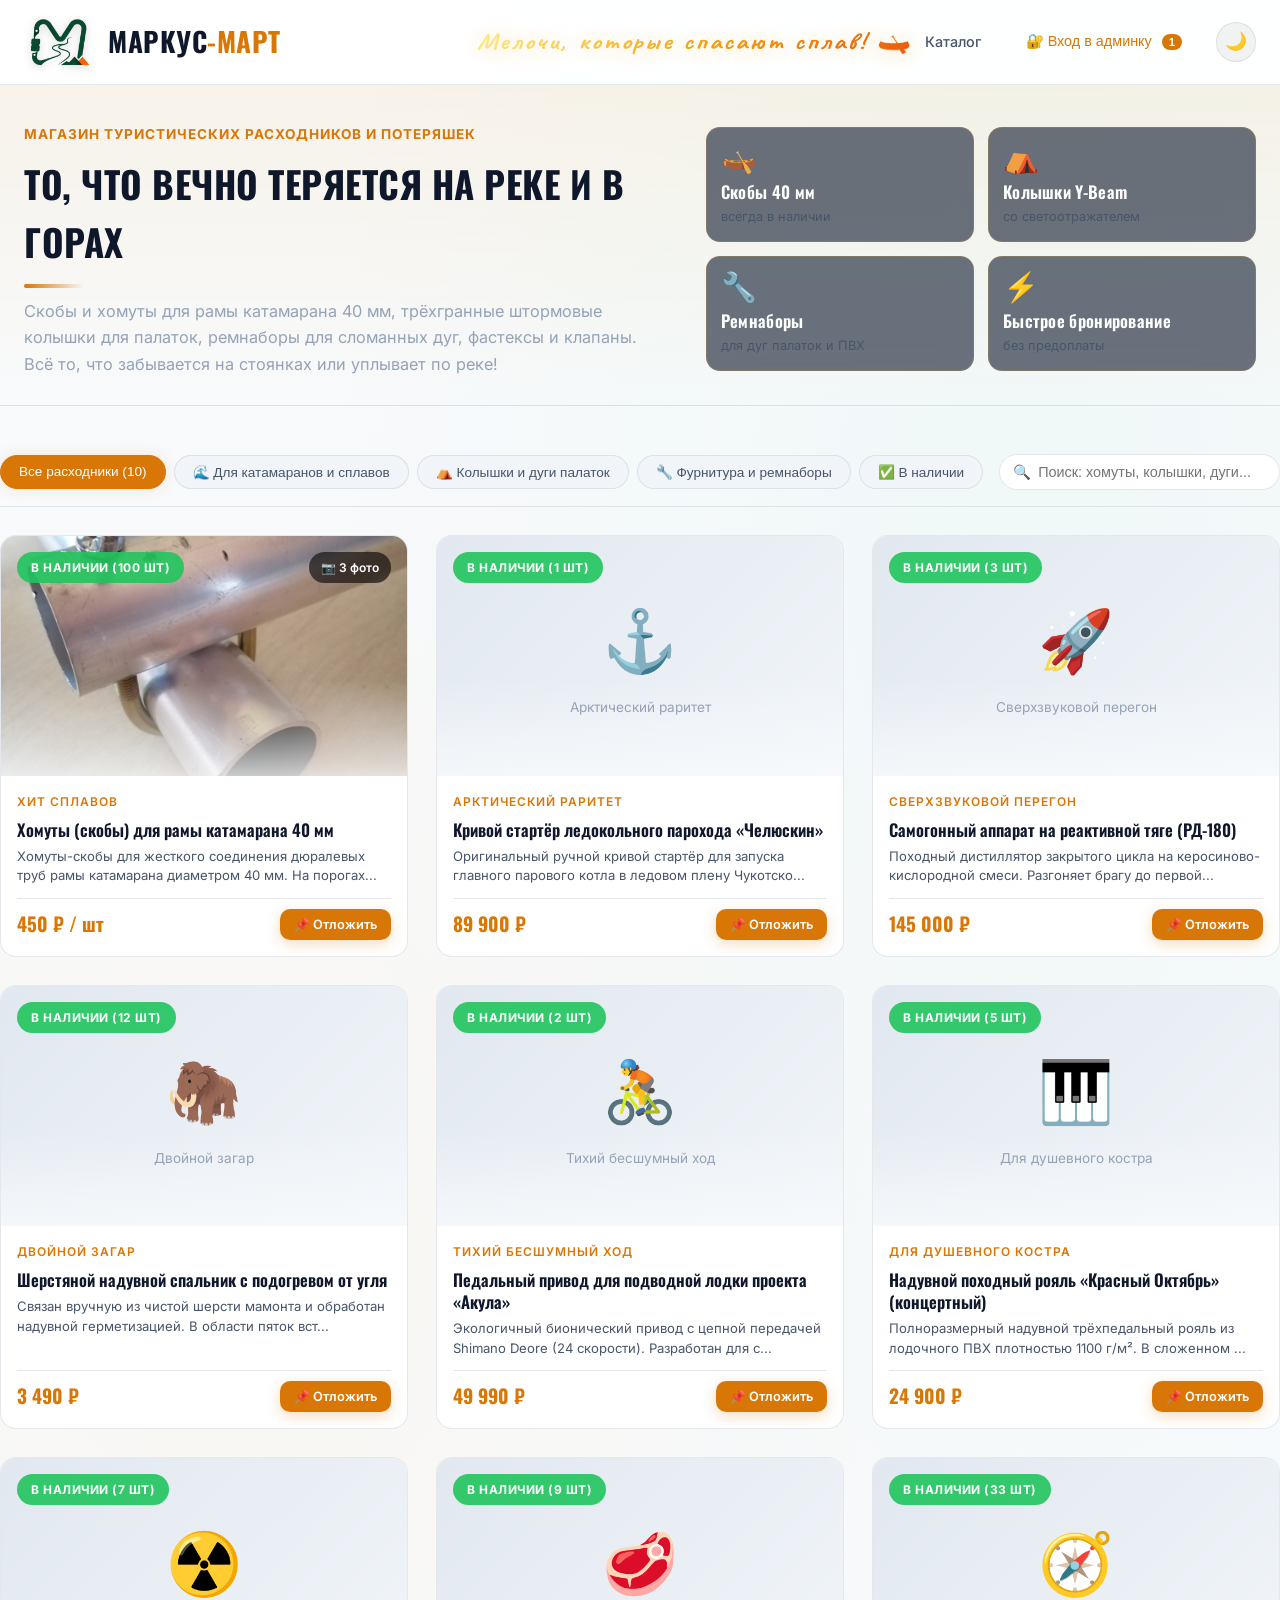
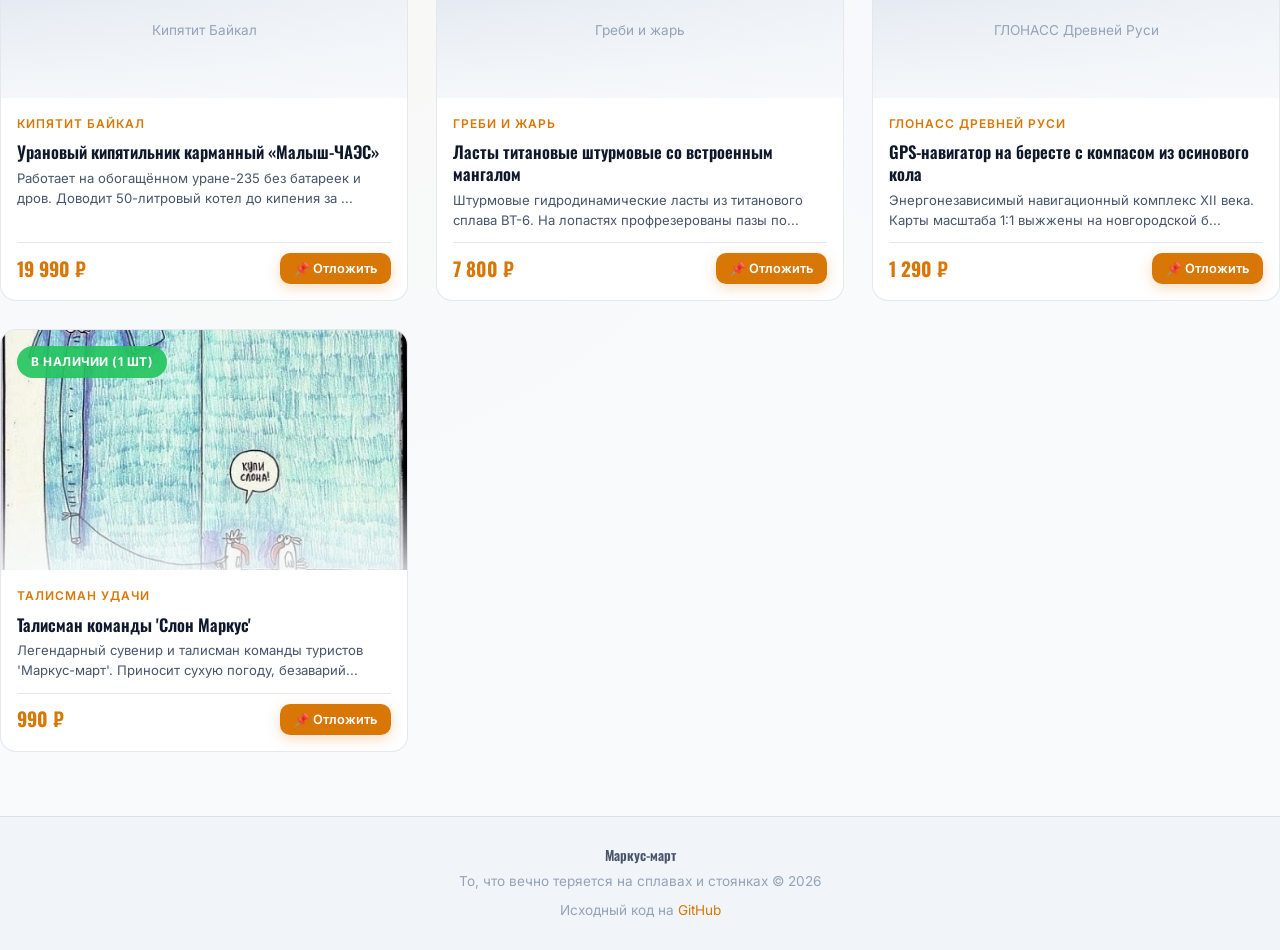
==== commit e28dd647: "fix(mobile): поправлена разметка категорий и фильтров для мобильных устройств" ====
--- a/index.html
+++ b/index.html
@@ -171,7 +171,7 @@
             display: grid;
             grid-template-columns: repeat(2, 1fr);
             gap: 14px;
-            min-width: 300px;
+            min-width: 0;
         }
         .hero-feature-card {
             background: rgba(30, 41, 59, 0.65);
@@ -290,11 +290,29 @@
         }
         @media (max-width: 480px) {
             .hero-features-grid {
-                grid-template-columns: 1fr;
-                gap: 10px;
+                grid-template-columns: repeat(2, 1fr);
+                gap: 8px;
             }
             .hero-feature-card {
-                padding: 12px 14px;
+                padding: 10px 8px;
+                gap: 4px;
+                border-radius: 10px;
+            }
+            .hero-feature-icon {
+                font-size: 1.4rem;
+                margin-bottom: 0;
+            }
+            .hero-feature-title {
+                font-size: 0.88rem;
+                line-height: 1.2;
+            }
+            .hero-feature-sub {
+                font-size: 0.72rem;
+                line-height: 1.25;
+            }
+            .filter-pill {
+                padding: 6px 14px;
+                font-size: 0.8rem;
             }
             .nav-link-admin {
                 padding: 6px 10px;
--- a/static/css/style.css
+++ b/static/css/style.css
@@ -1964,7 +1964,7 @@
     display: grid;
     grid-template-columns: repeat(2, 1fr);
     gap: 14px;
-    min-width: 300px;
+    min-width: 0;
 }
 .hero-feature-card {
     background: rgba(30, 41, 59, 0.65);
@@ -2051,6 +2051,29 @@
     .section-subtitle {
         font-size: 0.95rem !important;
     }
+    .hero-features-grid {
+        grid-template-columns: repeat(2, 1fr);
+        gap: 10px;
+    }
+    .filter-bar {
+        flex-direction: column;
+        align-items: stretch;
+        gap: 12px;
+    }
+    .filter-pills {
+        overflow-x: auto;
+        flex-wrap: nowrap;
+        padding-bottom: 6px;
+        -webkit-overflow-scrolling: touch;
+    }
+    .filter-pill {
+        white-space: nowrap;
+        flex-shrink: 0;
+    }
+    .search-box {
+        max-width: 100%;
+        min-width: 0;
+    }
     .modal-content {
         padding: 20px 16px;
         margin: 12px;
@@ -2060,11 +2083,29 @@
 }
 @media (max-width: 480px) {
     .hero-features-grid {
-        grid-template-columns: 1fr;
-        gap: 10px;
+        grid-template-columns: repeat(2, 1fr);
+        gap: 8px;
     }
     .hero-feature-card {
-        padding: 12px 14px;
+        padding: 10px 8px;
+        gap: 4px;
+        border-radius: 10px;
+    }
+    .hero-feature-icon {
+        font-size: 1.4rem;
+        margin-bottom: 0;
+    }
+    .hero-feature-title {
+        font-size: 0.88rem;
+        line-height: 1.2;
+    }
+    .hero-feature-sub {
+        font-size: 0.72rem;
+        line-height: 1.25;
+    }
+    .filter-pill {
+        padding: 6px 14px;
+        font-size: 0.8rem;
     }
     .nav-link-admin {
         padding: 6px 10px;
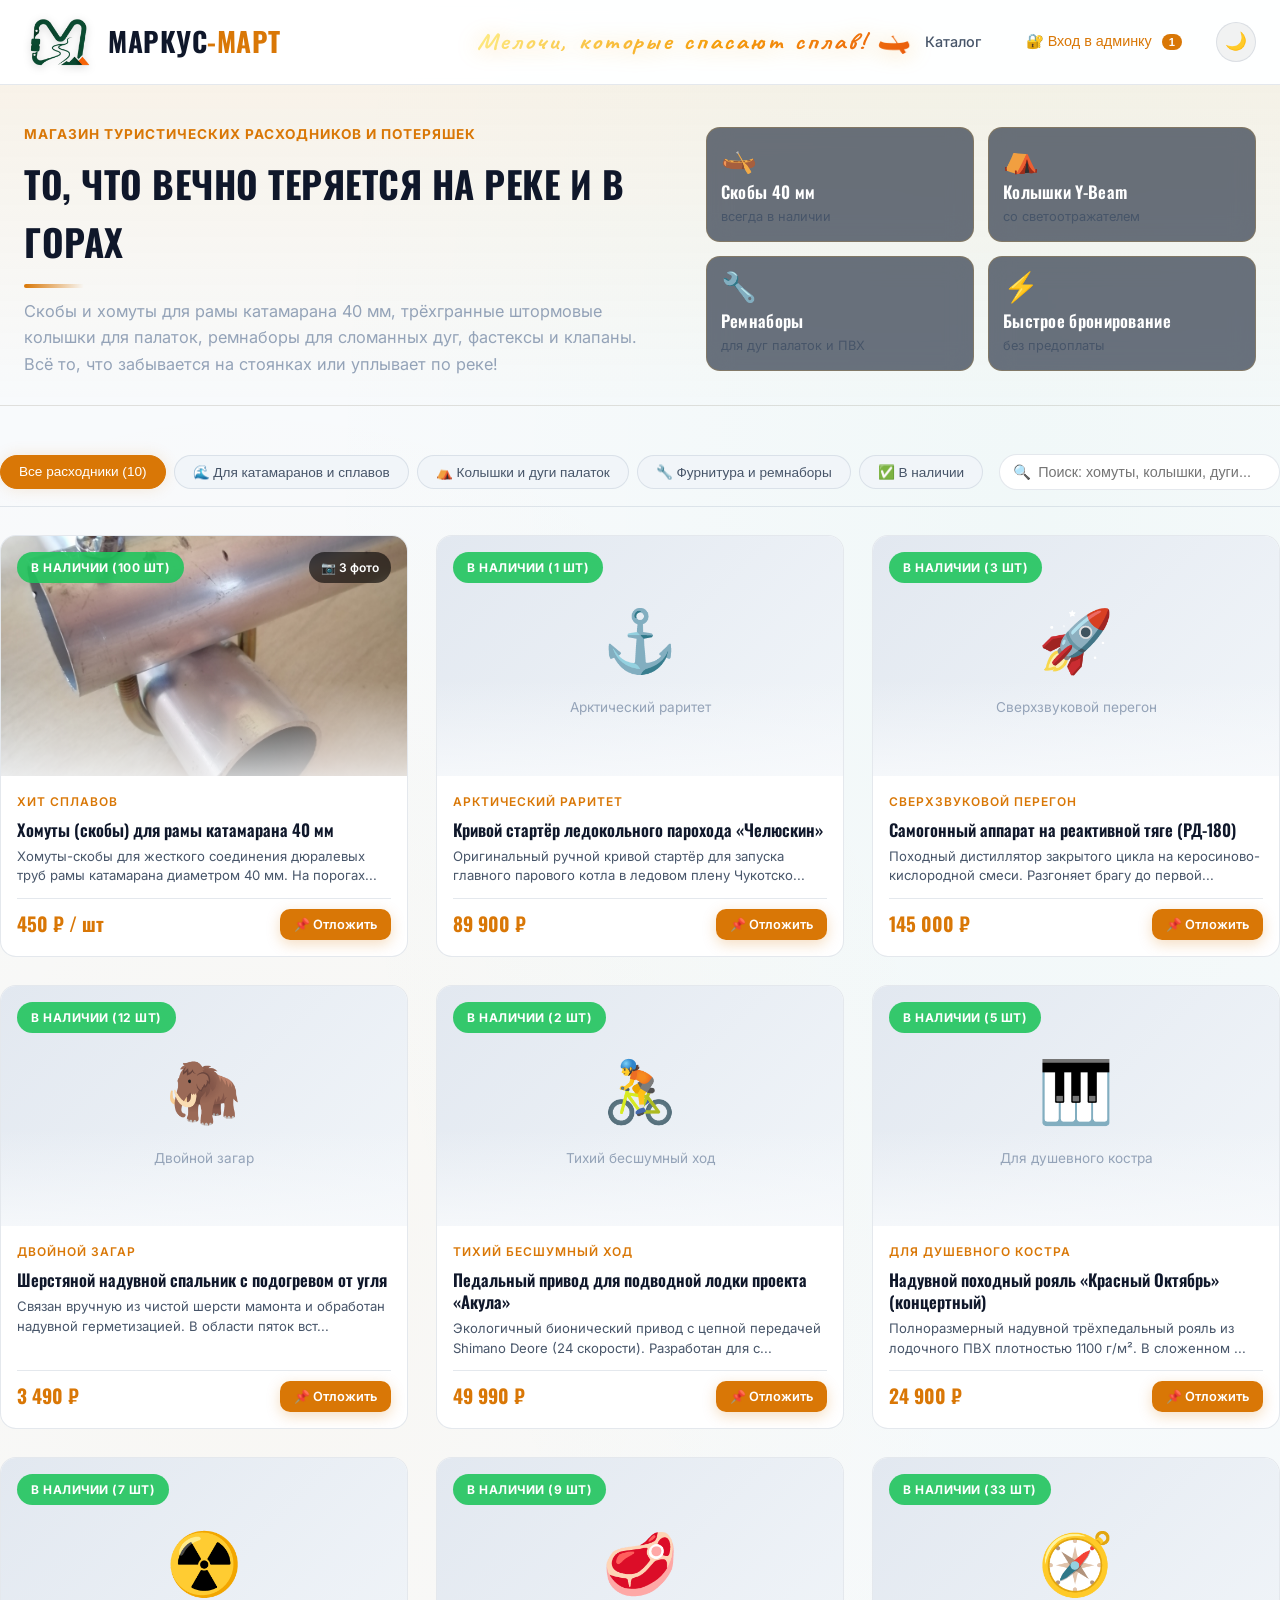
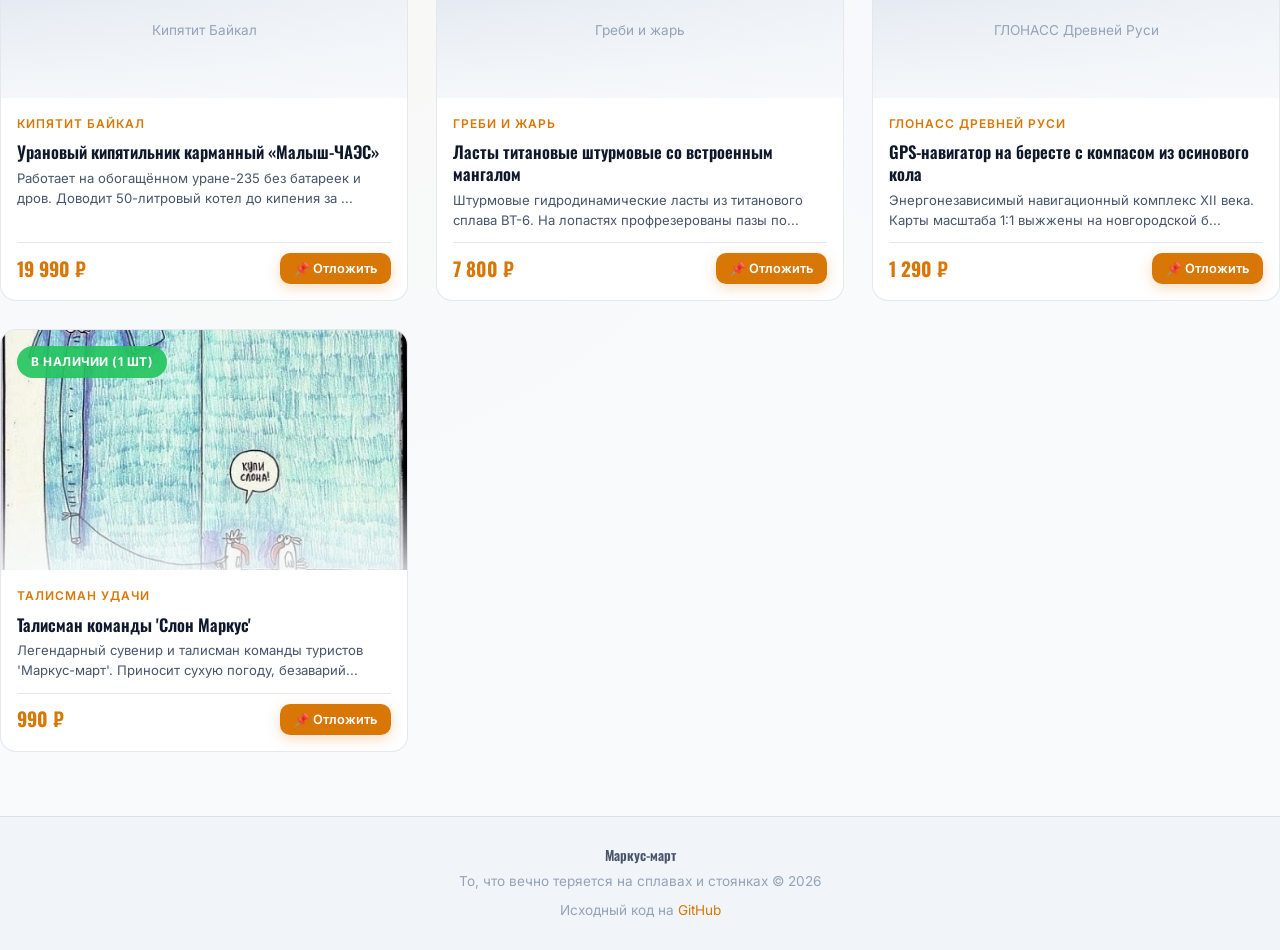
==== commit 941d54cc: "fix(mobile): компактное отображение кнопок фильтров категорий товаров без растягивания" ====
--- a/index.html
+++ b/index.html
@@ -264,14 +264,17 @@
                 gap: 12px;
             }
             .filter-pills {
-                overflow-x: auto;
-                flex-wrap: nowrap;
-                padding-bottom: 6px;
-                -webkit-overflow-scrolling: touch;
+                display: flex;
+                flex-wrap: wrap;
+                gap: 8px;
+                overflow-x: visible;
+                padding-bottom: 0;
             }
             .filter-pill {
-                white-space: nowrap;
-                flex-shrink: 0;
+                white-space: normal;
+                flex: 0 0 auto;
+                text-align: center;
+                line-height: 1.25;
             }
             .search-box {
                 max-width: 100%;
@@ -310,9 +313,12 @@
                 font-size: 0.72rem;
                 line-height: 1.25;
             }
+            .filter-pills {
+                gap: 6px;
+            }
             .filter-pill {
-                padding: 6px 14px;
-                font-size: 0.8rem;
+                padding: 7px 13px;
+                font-size: 0.78rem;
             }
             .nav-link-admin {
                 padding: 6px 10px;
--- a/static/css/style.css
+++ b/static/css/style.css
@@ -2061,14 +2061,17 @@
         gap: 12px;
     }
     .filter-pills {
-        overflow-x: auto;
-        flex-wrap: nowrap;
-        padding-bottom: 6px;
-        -webkit-overflow-scrolling: touch;
+        display: flex;
+        flex-wrap: wrap;
+        gap: 8px;
+        overflow-x: visible;
+        padding-bottom: 0;
     }
     .filter-pill {
-        white-space: nowrap;
-        flex-shrink: 0;
+        white-space: normal;
+        flex: 0 0 auto;
+        text-align: center;
+        line-height: 1.25;
     }
     .search-box {
         max-width: 100%;
@@ -2103,9 +2106,12 @@
         font-size: 0.72rem;
         line-height: 1.25;
     }
+    .filter-pills {
+        gap: 6px;
+    }
     .filter-pill {
-        padding: 6px 14px;
-        font-size: 0.8rem;
+        padding: 7px 13px;
+        font-size: 0.78rem;
     }
     .nav-link-admin {
         padding: 6px 10px;
